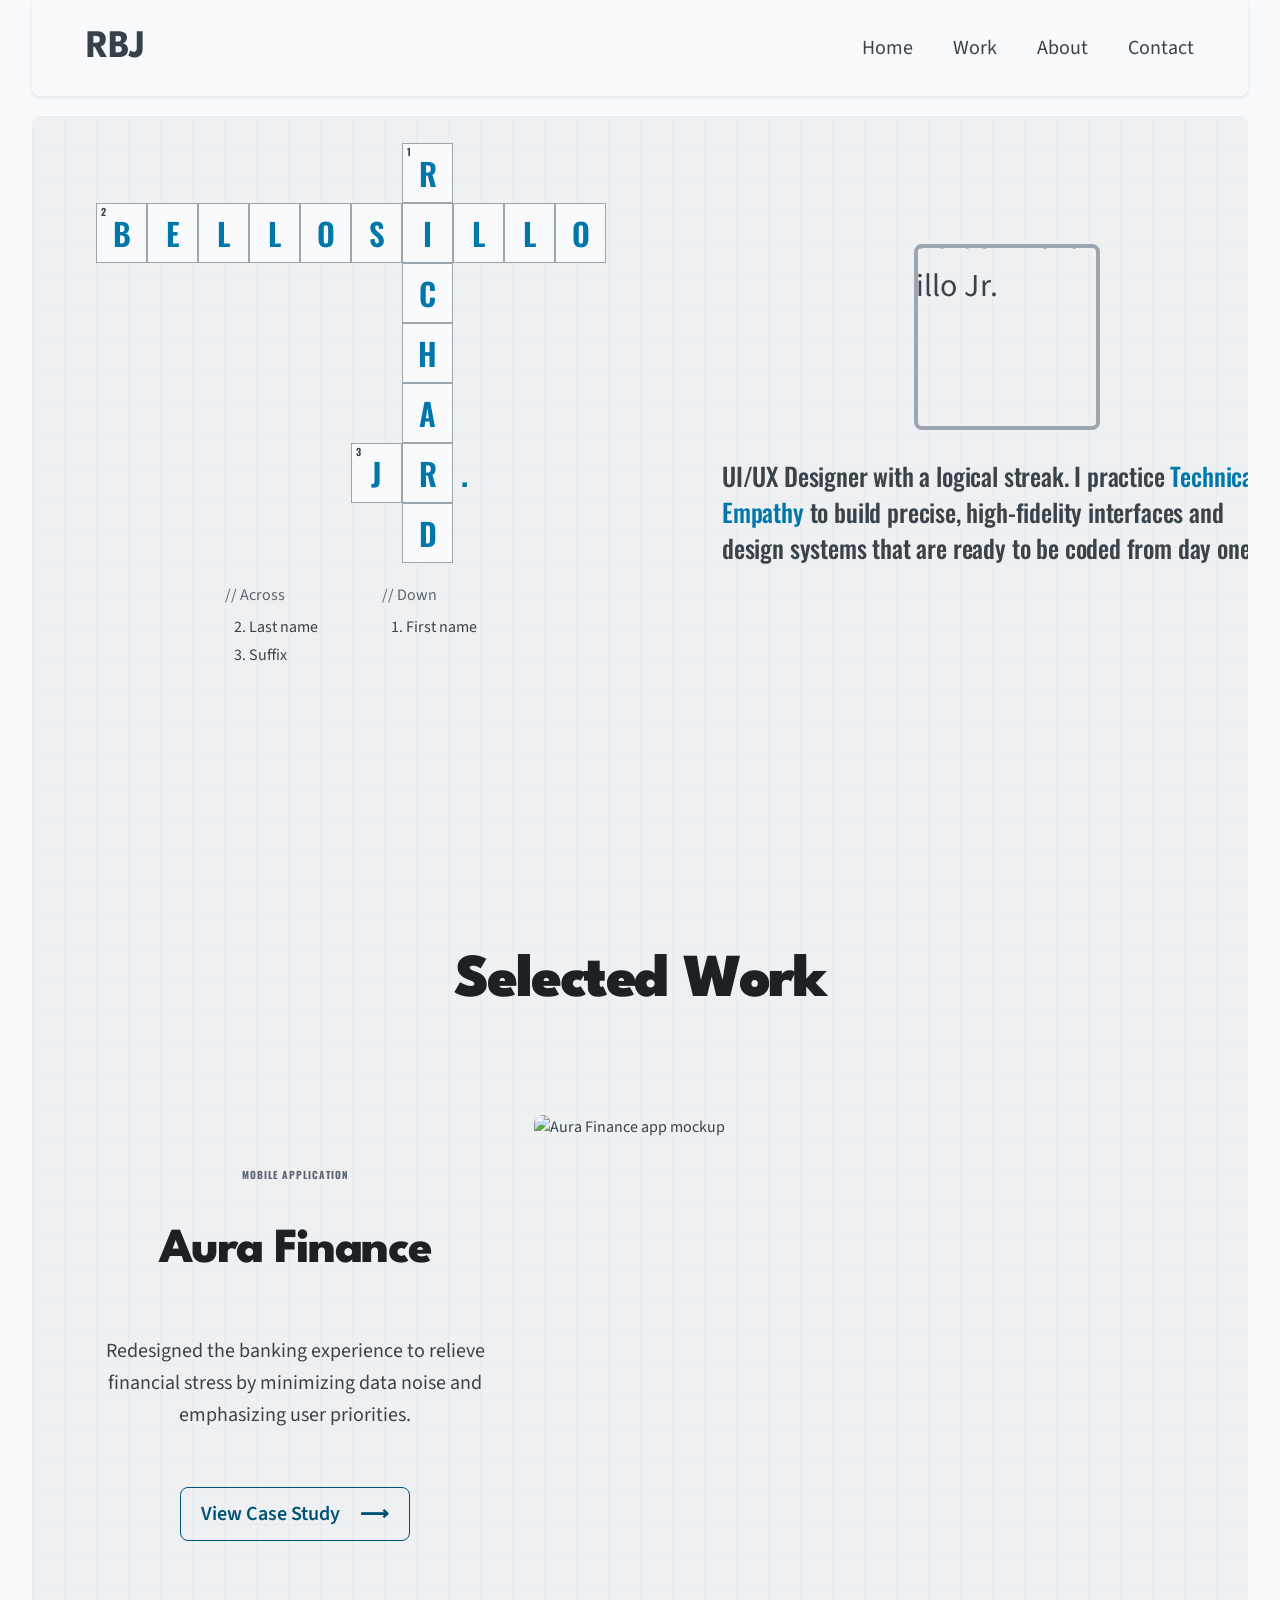
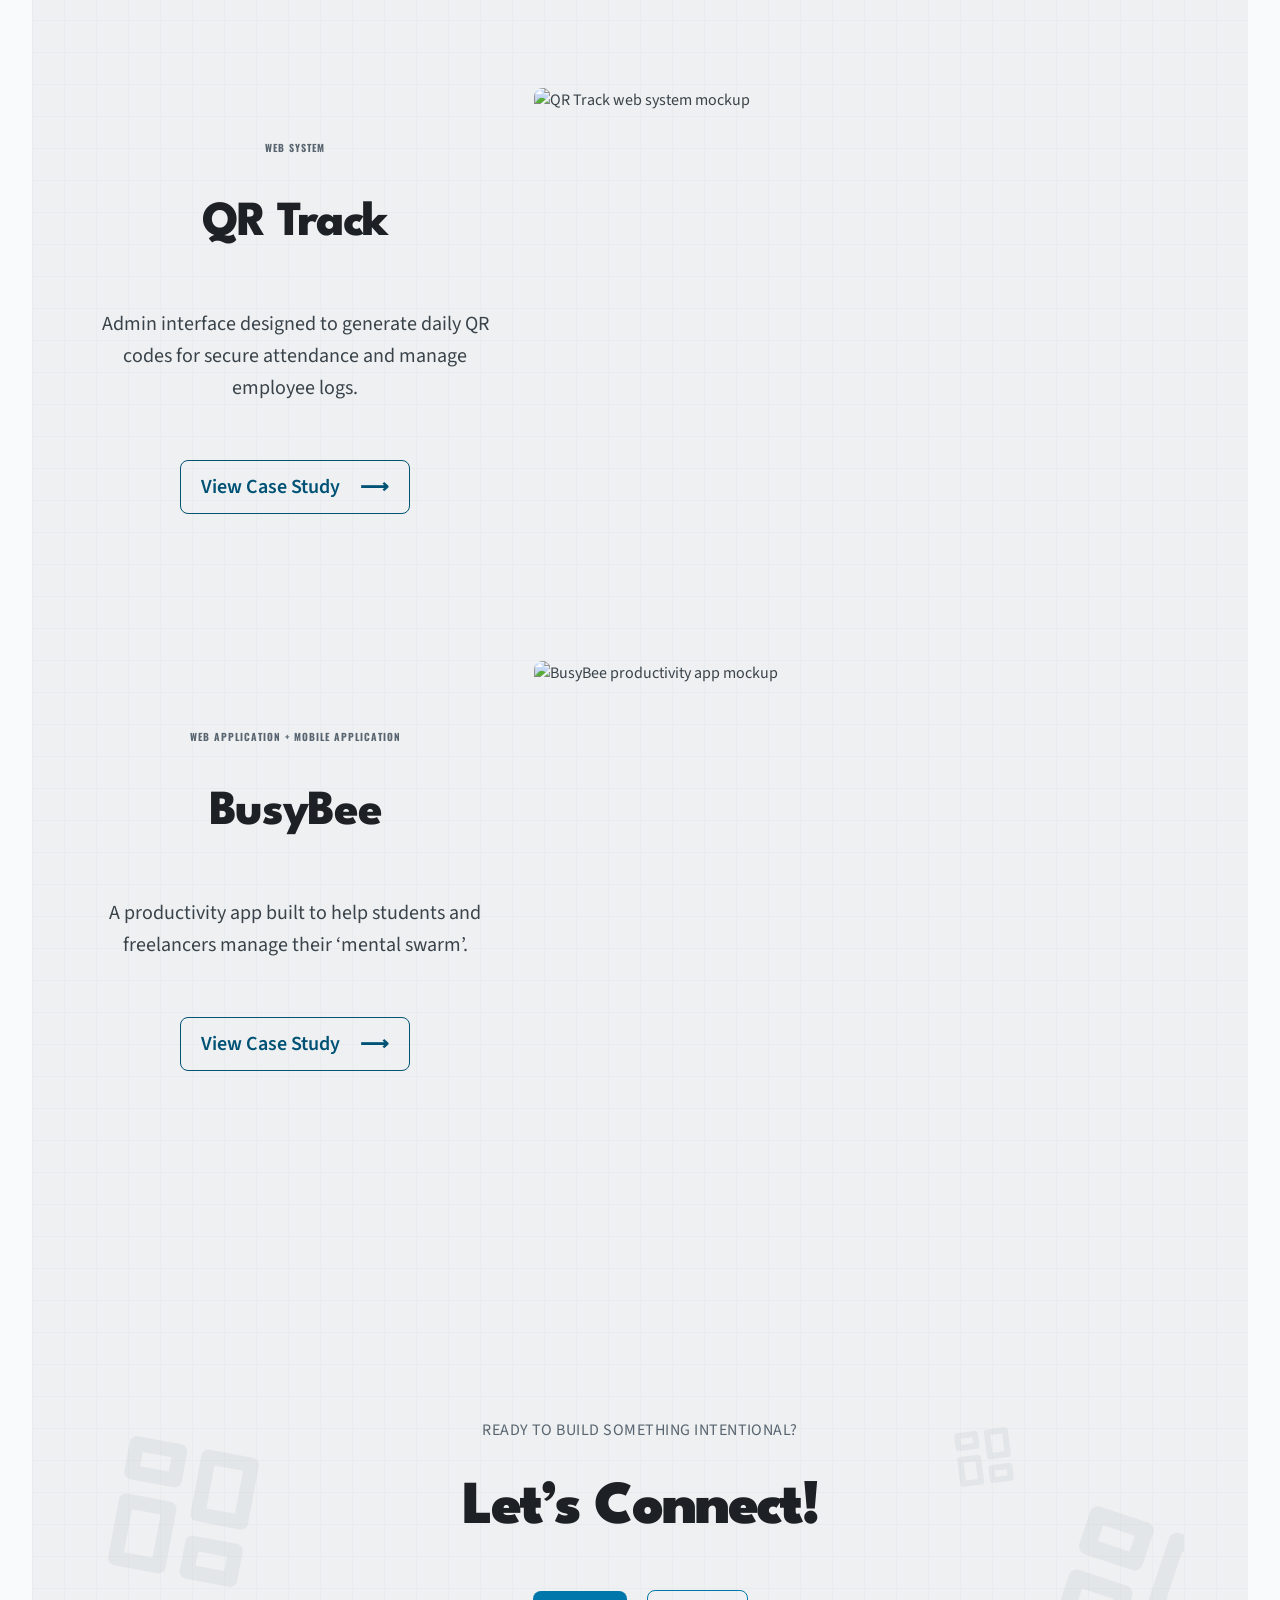
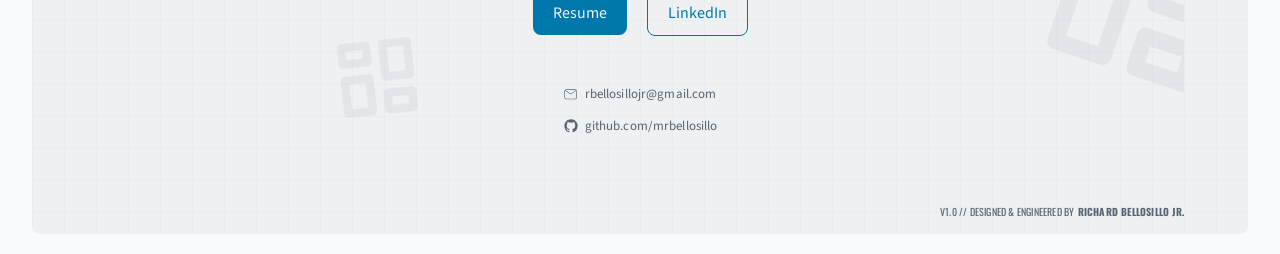
==== index.html @ 6e7cbacf "Add files via upload" ====
<!DOCTYPE html>
<html lang="en">
<head>
  <meta charset="UTF-8" />
  <meta name="viewport" content="width=device-width, initial-scale=1.0" />
  <meta name="description" content="Richard Bellosillo Jr. — UI/UX Designer with a logical streak. Building precise, high-fidelity interfaces and design systems." />
  <title>Richard Bellosillo Jr.</title>

  <!-- Google Fonts -->
  <link rel="preconnect" href="https://fonts.googleapis.com" />
  <link rel="preconnect" href="https://fonts.gstatic.com" crossorigin />
  <link href="https://fonts.googleapis.com/css2?family=League+Spartan:wght@700;800;900&family=Oswald:wght@400;500;600;700&family=Source+Sans+Pro:ital,wght@0,400;0,600;1,400&display=swap" rel="stylesheet" />

  <!-- Stylesheets -->
  <link rel="stylesheet" href="styleguide.css" />
  <link rel="stylesheet" href="styles.css" />
</head>
<body class="home-page">

  <div class="page-wrapper">

    <!-- ================================================
         HEADER
         ================================================ -->
    <header class="site-header">
      <div class="header-inner">
        <a href="#" class="logo">RBJ</a>

        <nav class="nav-menus" id="nav-menus" aria-label="Main navigation">
          <a href="#hero" class="nav-link">Home</a>
          <a href="#work" class="nav-link">Work</a>
          <a href="about.html" class="nav-link">About</a>
          <a href="#contact" class="nav-link">Contact</a>
        </nav>

        <button class="nav-toggle" id="nav-toggle" aria-label="Toggle navigation" aria-expanded="false" aria-controls="nav-menus">
          <span></span>
          <span></span>
          <span></span>
        </button>
      </div>
    </header>

    <!-- ================================================
         MAIN CONTENT BLOCK
         ================================================ -->
    <main class="main-content">
      <div class="content-inner">

        <!-- ============================================
             HERO SECTION
             ============================================ -->
        <section class="hero-section" id="hero" aria-label="Introduction">

          <!-- Crossword Name Block -->
          <div class="name-block">
            <div class="crossword-name" role="img" aria-label="Crossword spelling Richard Bellosillo Jr.">

              <!-- =============================================
                   CROSSWORD LAYOUT
                   Grid: 10 cols x 7 rows, each cell = 51x60px
                   Total: 510px wide x 420px tall

                   RICHARD — Down, column 6 (0-indexed = 306px from left)
                   BELLOSILLO — Across, row 1 (60px from top)
                     BELLOS: cols 0-5 (0-510px)
                     I:      col 6  (shared with RICHARD)
                     LLO:    cols 7-9 (357-510px)
                   JR. — Across, row 5 (300px from top)
                     J: col 5  (255px)
                     R: col 6  (shared with RICHARD)
                     .: col ~7 (365px, floating text)
                   ============================================= -->

              <!-- RICHARD — Down, col 6 -->
              <div class="xw-cell" style="left:306px; top:0px;">
                <span class="xw-num">1</span>
                <span class="xw-letter">R</span>
              </div>
              <div class="xw-cell" style="left:306px; top:60px;">
                <span class="xw-letter">I</span>
              </div>
              <div class="xw-cell" style="left:306px; top:120px;">
                <span class="xw-letter">C</span>
              </div>
              <div class="xw-cell" style="left:306px; top:180px;">
                <span class="xw-letter">H</span>
              </div>
              <div class="xw-cell" style="left:306px; top:240px;">
                <span class="xw-letter">A</span>
              </div>
              <div class="xw-cell" style="left:306px; top:300px;">
                <span class="xw-letter">R</span>
              </div>
              <div class="xw-cell" style="left:306px; top:360px;">
                <span class="xw-letter">D</span>
              </div>

              <!-- BELLOS — Across, row 1, cols 0-5 -->
              <div class="xw-cell" style="left:0px; top:60px;">
                <span class="xw-num">2</span>
                <span class="xw-letter">B</span>
              </div>
              <div class="xw-cell" style="left:51px; top:60px;">
                <span class="xw-letter">E</span>
              </div>
              <div class="xw-cell" style="left:102px; top:60px;">
                <span class="xw-letter">L</span>
              </div>
              <div class="xw-cell" style="left:153px; top:60px;">
                <span class="xw-letter">L</span>
              </div>
              <div class="xw-cell" style="left:204px; top:60px;">
                <span class="xw-letter">O</span>
              </div>
              <div class="xw-cell" style="left:255px; top:60px;">
                <span class="xw-letter">S</span>
              </div>

              <!-- LLO continues — Across, row 1, cols 7-9 -->
              <div class="xw-cell" style="left:357px; top:60px;">
                <span class="xw-letter">L</span>
              </div>
              <div class="xw-cell" style="left:408px; top:60px;">
                <span class="xw-letter">L</span>
              </div>
              <div class="xw-cell" style="left:459px; top:60px;">
                <span class="xw-letter">O</span>
              </div>

              <!-- J — Across, row 5, col 5 -->
              <div class="xw-cell" style="left:255px; top:300px;">
                <span class="xw-num">3</span>
                <span class="xw-letter">J</span>
              </div>

              <!-- Period after JR (floating text, no border) -->
              <span class="xw-period">.</span>

            </div><!-- /.crossword-name -->

            <!-- Crossword Hints -->
            <div class="hint">
              <div class="hint-group">
                <p class="hint-label">// Across</p>
                <ol class="hint-list" start="2">
                  <li>Last name</li>
                  <li>Suffix</li>
                </ol>
              </div>
              <div class="hint-group">
                <p class="hint-label">// Down</p>
                <ol class="hint-list" start="1">
                  <li>First name</li>
                </ol>
              </div>
            </div>

          </div><!-- /.name-block -->

          <!-- Introduction Block -->
          <div class="intro-block">
            <div class="photo-frame">
              <img
                src="minimalist portfolio/warm.jpg"
                alt="Portrait of Richard Bellosillo Jr."
                loading="eager"
              />
            </div>
            <p class="bio-text">
              UI/UX Designer with a logical streak. I practice
              <span class="accent">Technical Empathy</span>
              to build precise, high-fidelity interfaces and design systems that are ready to be coded from day one.
            </p>
          </div>

        </section><!-- /.hero-section -->

        <!-- ============================================
             SELECTED WORK SECTION
             ============================================ -->
        <section class="selected-work-section" id="work" aria-label="Selected Work">
          <h2 class="section-title">Selected Work</h2>

          <div class="case-studies-list">

            <!-- Case Study 1: Aura Finance -->
            <article class="case-study" aria-label="Aura Finance case study">
              <div class="case-study-info">
                <div class="case-study-meta">
                  <p class="case-study-type">Mobile Application</p>
                  <h3 class="case-study-title">Aura Finance</h3>
                </div>
                <p class="case-study-desc">
                  Redesigned the banking experience to relieve financial stress by minimizing data noise and emphasizing user priorities.
                </p>
                <a href="aura-finance.html" class="cta-btn">View Case Study &nbsp;&nbsp;&nbsp;&nbsp;&#10230;</a>
              </div>
              <div class="mockup-preview">
                <img
                  src="minimalist portfolio/aura preview.png"
                  alt="Aura Finance app mockup"
                  loading="lazy"
                />
              </div>
            </article>

            <!-- Case Study 2: QR Track -->
            <article class="case-study" aria-label="QR Track case study">
              <div class="case-study-info">
                <div class="case-study-meta">
                  <p class="case-study-type">Web System</p>
                  <h3 class="case-study-title">QR Track</h3>
                </div>
                <p class="case-study-desc">
                  Admin interface designed to generate daily QR codes for secure attendance and manage employee logs.
                </p>
                <a href="qr-track.html" class="cta-btn">View Case Study &nbsp;&nbsp;&nbsp;&nbsp;&#10230;</a>
              </div>
              <div class="mockup-preview">
                <img
                  src="minimalist portfolio/qr track preview.png"
                  alt="QR Track web system mockup"
                  loading="lazy"
                />
              </div>
            </article>

            <!-- Case Study 3: BusyBee -->
            <article class="case-study" aria-label="BusyBee case study">
              <div class="case-study-info">
                <div class="case-study-meta">
                  <p class="case-study-type">Web Application + Mobile Application</p>
                  <h3 class="case-study-title">BusyBee</h3>
                </div>
                <p class="case-study-desc">
                  A productivity app built to help students and freelancers manage their &lsquo;mental swarm&rsquo;.
                </p>
                <a href="busybee.html" class="cta-btn">View Case Study &nbsp;&nbsp;&nbsp;&nbsp;&#10230;</a>
              </div>
              <div class="mockup-preview">
                <img
                  src="minimalist portfolio/busybee preview.png"
                  alt="BusyBee productivity app mockup"
                  loading="lazy"
                />
              </div>
            </article>

          </div><!-- /.case-studies-list -->
        </section><!-- /.selected-work-section -->

        <footer class="site-footer" id="contact" aria-label="Contact and footer">

            <!-- Decorative QR-code SVG patterns (5% opacity) -->
            <div class="deco-svg deco-tl" aria-hidden="true">
                <svg viewBox="0 0 174.834 174.834" fill="none" xmlns="http://www.w3.org/2000/svg">
                <path d="M145.695 21.8543H101.987C97.98 21.8543 94.7019 25.1324 94.7019 29.139V87.4171C94.7019 91.4238 97.98 94.7019 101.987 94.7019H145.695C149.702 94.7019 152.98 91.4238 152.98 87.4171V29.139C152.98 25.1324 149.702 21.8543 145.695 21.8543ZM138.41 80.1324H109.271V36.4238H138.41V80.1324ZM72.8476 21.8543H29.139C25.1324 21.8543 21.8543 25.1324 21.8543 29.139V58.2781C21.8543 62.2847 25.1324 65.5629 29.139 65.5629H72.8476C76.8542 65.5629 80.1324 62.2847 80.1324 58.2781V29.139C80.1324 25.1324 76.8542 21.8543 72.8476 21.8543ZM65.5629 50.9933H36.4238V36.4238H65.5629V50.9933ZM145.695 109.271H101.987C97.98 109.271 94.7019 112.55 94.7019 116.556V145.695C94.7019 149.702 97.98 152.98 101.987 152.98H145.695C149.702 152.98 152.98 149.702 152.98 145.695V116.556C152.98 112.55 149.702 109.271 145.695 109.271ZM138.41 138.41H109.271V123.841H138.41V138.41ZM72.8476 80.1324H29.139C25.1324 80.1324 21.8543 83.4105 21.8543 87.4171V145.695C21.8543 149.702 25.1324 152.98 29.139 152.98H72.8476C76.8542 152.98 80.1324 149.702 80.1324 145.695V87.4171C80.1324 83.4105 76.8542 80.1324 72.8476 80.1324ZM65.5629 138.41H36.4238V94.7019H65.5629V138.41Z" fill="var(--brandprimary)" />
                </svg>
            </div>

            <div class="deco-svg deco-ml" aria-hidden="true">
                <svg viewBox="0 0 99.0884 99.0884" fill="none" xmlns="http://www.w3.org/2000/svg">
                <path d="M82.5736 12.386H57.8015C55.5308 12.386 53.6729 14.244 53.6729 16.5147V49.5442C53.6729 51.815 55.5308 53.6729 57.8015 53.6729H82.5736C84.8444 53.6729 86.7023 51.815 86.7023 49.5442V16.5147C86.7023 14.244 84.8444 12.386 82.5736 12.386ZM78.445 45.4155H61.9302V20.6434H78.445V45.4155ZM41.2868 12.386H16.5147C14.244 12.386 12.386 14.244 12.386 16.5147V33.0295C12.386 35.3002 14.244 37.1581 16.5147 37.1581H41.2868C43.5576 37.1581 45.4155 35.3002 45.4155 33.0295V16.5147C45.4155 14.244 43.5576 12.386 41.2868 12.386ZM37.1581 28.9008H20.6434V20.6434H37.1581V28.9008ZM82.5736 61.9302H57.8015C55.5308 61.9302 53.6729 63.7881 53.6729 66.0589V82.5736C53.6729 84.8444 55.5308 86.7023 57.8015 86.7023H82.5736C84.8444 86.7023 86.7023 84.8444 86.7023 82.5736V66.0589C86.7023 63.7881 84.8444 61.9302 82.5736 61.9302ZM78.445 78.445H61.9302V70.1876H78.445V78.445ZM41.2868 45.4155H16.5147C14.244 45.4155 12.386 47.2734 12.386 49.5442V82.5736C12.386 84.8444 14.244 86.7023 16.5147 86.7023H41.2868C43.5576 86.7023 45.4155 84.8444 45.4155 82.5736V49.5442C45.4155 47.2734 43.5576 45.4155 41.2868 45.4155ZM37.1581 78.445H20.6434V53.6729H37.1581V78.445Z" fill="var(--brandprimary)" />
                </svg>
            </div>

            <div class="deco-svg deco-tr" aria-hidden="true">
                <svg viewBox="0 0 200 200" fill="none" xmlns="http://www.w3.org/2000/svg">
                <path d="M166.667 25H116.667C112.083 25 108.333 28.75 108.333 33.3333V100C108.333 104.583 112.083 108.333 116.667 108.333H166.667C171.25 108.333 175 104.583 175 100V33.3333C175 28.75 171.25 25 166.667 25ZM158.333 91.6667H125V41.6667H158.333V91.6667ZM83.3333 25H33.3333C28.75 25 25 28.75 25 33.3333V66.6667C25 71.25 28.75 75 33.3333 75H83.3333C87.9167 75 91.6667 71.25 91.6667 66.6667V33.3333C91.6667 28.75 87.9167 25 83.3333 25ZM75 58.3333H41.6667V41.6667H75V58.3333ZM166.667 125H116.667C112.083 125 108.333 128.75 108.333 133.333V166.667C108.333 171.25 112.083 175 116.667 175H166.667C171.25 175 175 171.25 175 166.667V133.333C175 128.75 171.25 125 166.667 125ZM158.333 158.333H125V141.667H158.333V158.333ZM83.3333 91.6667H33.3333C28.75 91.6667 25 95.4167 25 100V166.667C25 171.25 28.75 175 33.3333 175H83.3333C87.9167 175 91.6667 171.25 91.6667 166.667V100C91.6667 95.4167 87.9167 91.6667 83.3333 91.6667ZM75 158.333H41.6667V108.333H75V158.333Z" fill="var(--brandprimary)" />
                </svg>
            </div>

            <div class="deco-svg deco-mr" aria-hidden="true">
                <svg viewBox="0 0 71.5148 71.5148" fill="none" xmlns="http://www.w3.org/2000/svg">
                <path d="M59.5957 8.93935H41.717C40.0781 8.93935 38.7372 10.2803 38.7372 11.9191V35.7574C38.7372 37.3963 40.0781 38.7372 41.717 38.7372H59.5957C61.2345 38.7372 62.5754 37.3963 62.5754 35.7574V11.9191C62.5754 10.2803 61.2345 8.93935 59.5957 8.93935ZM56.6159 32.7776H44.6967V14.8989H56.6159V32.7776ZM29.7978 8.93935H11.9191C10.2803 8.93935 8.93935 10.2803 8.93935 11.9191V23.8383C8.93935 25.4771 10.2803 26.818 11.9191 26.818H29.7978C31.4367 26.818 32.7776 25.4771 32.7776 23.8383V11.9191C32.7776 10.2803 31.4367 8.93935 29.7978 8.93935ZM26.818 20.8585H14.8989V14.8989H26.818V20.8585ZM59.5957 44.6967H41.717C40.0781 44.6967 38.7372 46.0376 38.7372 47.6765V59.5957C38.7372 61.2345 40.0781 62.5754 41.717 62.5754H59.5957C61.2345 62.5754 62.5754 61.2345 62.5754 59.5957V47.6765C62.5754 46.0376 61.2345 44.6967 59.5957 44.6967ZM56.6159 56.6159H44.6967V50.6563H56.6159V56.6159ZM29.7978 32.7776H11.9191C10.2803 32.7776 8.93935 34.1185 8.93935 35.7574V59.5957C8.93935 61.2345 10.2803 62.5754 11.9191 62.5754H29.7978C31.4367 62.5754 32.7776 61.2345 32.7776 59.5957V35.7574C32.7776 34.1185 31.4367 32.7776 29.7978 32.7776ZM26.818 56.6159H14.8989V38.7372H26.818V56.6159Z" fill="var(--brandprimary)" />
                </svg>
            </div>

            <!-- Footer Content -->
            <div class="footer-inner">

                <div class="footer-headline-group">
                <p class="footer-eyebrow">READY TO BUILD SOMETHING INTENTIONAL?</p>
                <h2 class="footer-headline">Let&rsquo;s Connect!</h2>
                </div>

                <div class="footer-ctas">
                <a href="#" class="btn-filled">Resume</a>
                <a href="https://www.linkedin.com/in/mrbellosillo/" class="btn-outline-sm" target="_blank" rel="noopener noreferrer">LinkedIn</a>
                </div>

                <div class="other-socials">
                <!-- Email -->
                <div class="social-row">
                    <svg viewBox="0 0 16 16" fill="none" xmlns="http://www.w3.org/2000/svg" aria-hidden="true">
                    <path d="M3.33333 3.33333H12C12.5304 3.33333 13.0391 3.54405 13.4142 3.91912C13.7893 4.29419 14 4.8029 14 5.33333V11.3333C14 11.8638 13.7893 12.3725 13.4142 12.7475C13.0391 13.1226 12.5304 13.3333 12 13.3333H3.33333C2.8029 13.3333 2.29419 13.1226 1.91912 12.7475C1.54405 12.3725 1.33333 11.8638 1.33333 11.3333V5.33333C1.33333 4.8029 1.54405 4.29419 1.91912 3.91912C2.29419 3.54405 2.8029 3.33333 3.33333 3.33333ZM3.33333 4C3 4 2.70667 4.11333 2.48 4.31333L7.66667 7.66667L12.8533 4.31333C12.6267 4.11333 12.3333 4 12 4H3.33333ZM7.66667 8.47333L2.08667 4.85333C2.03333 5 2 5.16667 2 5.33333V11.3333C2 11.687 2.14048 12.0261 2.39052 12.2761C2.64057 12.5262 2.97971 12.6667 3.33333 12.6667H12C12.3536 12.6667 12.6928 12.5262 12.9428 12.2761C13.1929 12.0261 13.3333 11.687 13.3333 11.3333V5.33333C13.3333 5.16667 13.3 5 13.2467 4.85333L7.66667 8.47333Z" fill="var(--neutral-40)" />
                    </svg>
                    <a href="https://mail.google.com/mail/?view=cm&fs=1&to=rbellosillojr@gmail.com" target="_blank" rel="noopener noreferrer">rbellosillojr@gmail.com</a>
                </div>
                <!-- GitHub -->
                <div class="social-row">
                    <svg viewBox="0 0 16 16" fill="none" xmlns="http://www.w3.org/2000/svg" aria-hidden="true">
                    <path d="M8 1.33333C7.12452 1.33333 6.25761 1.50577 5.44878 1.8408C4.63994 2.17583 3.90501 2.6669 3.28595 3.28595C2.03571 4.5362 1.33333 6.23189 1.33333 8C1.33333 10.9467 3.24667 13.4467 5.89333 14.3333C6.22667 14.3867 6.33333 14.18 6.33333 14V12.8733C4.48667 13.2733 4.09333 11.98 4.09333 11.98C3.78667 11.2067 3.35333 11 3.35333 11C2.74667 10.5867 3.4 10.6 3.4 10.6C4.06667 10.6467 4.42 11.2867 4.42 11.2867C5 12.3 5.98 12 6.36 11.84C6.42 11.4067 6.59333 11.1133 6.78 10.9467C5.3 10.78 3.74667 10.2067 3.74667 7.66667C3.74667 6.92667 4 6.33333 4.43333 5.86C4.36667 5.69333 4.13333 5 4.5 4.1C4.5 4.1 5.06 3.92 6.33333 4.78C6.86 4.63333 7.43333 4.56 8 4.56C8.56667 4.56 9.14 4.63333 9.66667 4.78C10.94 3.92 11.5 4.1 11.5 4.1C11.8667 5 11.6333 5.69333 11.5667 5.86C12 6.33333 12.2533 6.92667 12.2533 7.66667C12.2533 10.2133 10.6933 10.7733 9.20667 10.94C9.44667 11.1467 9.66667 11.5533 9.66667 12.1733V14C9.66667 14.18 9.77333 14.3933 10.1133 14.3333C12.76 13.44 14.6667 10.9467 14.6667 8C14.6667 7.12452 14.4942 6.25761 14.1592 5.44878C13.8242 4.63994 13.3331 3.90501 12.714 3.28595C12.095 2.6669 11.3601 2.17583 10.5512 1.8408C9.74239 1.50577 8.87548 1.33333 8 1.33333Z" fill="var(--neutral-40)" />
                    </svg>
                    <a href="https://github.com/mrbellosillo" target="_blank" rel="noopener noreferrer">github.com/mrbellosillo</a>
                </div>
                </div>

                <p class="footer-credit">
                    <span class="credit-unbold">V1.0 // Designed &amp; Engineered by</span> Richard Bellosillo Jr.
                </p>

            </div><!-- /.footer-inner -->
        </footer><!-- /.site-footer -->

      </div><!-- /.content-inner -->
    </main><!-- /.main-content -->

    <!-- ================================================
         FOOTER
         ================================================ -->
    
    <!-- Back to Top FAB -->
    <button id="back-to-top" class="fab-back-to-top" aria-label="Back to top" title="Back to top">
    <svg xmlns="http://www.w3.org/2000/svg" width="24" height="24" viewBox="0 0 24 24" fill="none" stroke="currentColor" stroke-width="2.5" stroke-linecap="round" stroke-linejoin="round">
        <polyline points="18 15 12 9 6 15"></polyline>
    </svg>
    </button>
  </div><!-- /.page-wrapper -->

  <script src="script.js"></script>
</body>
</html>
---- styleguide.css ----
:root {
  --brandprimary: rgba(54, 65, 75, 1);
  --brandsecondary: rgba(222, 229, 236, 1);
  --brandaccent: rgba(0, 119, 170, 1);
  --neutral-10: rgba(29, 33, 37, 1);
  --neutral-30: rgba(58, 67, 74, 1);
  --neutral-40: rgba(88, 100, 111, 1);
  --neutral-50: rgba(118, 133, 147, 1);
  --neutral-70: rgba(155, 166, 176, 1);
  --neutral-80: rgba(192, 199, 206, 1);
  --neutral-90: rgba(229, 232, 235, 1);
  --neutralmain-bg: rgba(248, 250, 252, 1);
  --neutral-94: rgba(238, 240, 242, 1);
  --casestudyaura: rgba(16, 106, 41, 1);
  --casestudyqr-track: rgba(0, 73, 153, 1);
  --casestudybusybee: rgba(102, 74, 0, 1);
  --display-font-family: "League Spartan", Helvetica;
  --display-font-weight: 900;
  --display-font-size: 61px;
  --display-letter-spacing: -2.135px;
  --display-line-height: 68px;
  --display-font-style: normal;
  --h1-font-family: "League Spartan", Helvetica;
  --h1-font-weight: 800;
  --h1-font-size: 49px;
  --h1-letter-spacing: -1.3719999766349793px;
  --h1-line-height: 56px;
  --h1-font-style: normal;
  --h2-font-family: "League Spartan", Helvetica;
  --h2-font-weight: 700;
  --h2-font-size: 39px;
  --h2-letter-spacing: -0.8189999628067016px;
  --h2-line-height: 48px;
  --h2-font-style: normal;
  --h3-font-family: "Oswald", Helvetica;
  --h3-font-weight: 600;
  --h3-font-size: 31px;
  --h3-letter-spacing: -0.43399999260902405px;
  --h3-line-height: 44px;
  --h3-font-style: normal;
  --h4-font-family: "Oswald", Helvetica;
  --h4-font-weight: 500;
  --h4-font-size: 25px;
  --h4-letter-spacing: -0.17499999701976776px;
  --h4-line-height: 36px;
  --h4-font-style: normal;
  --body-large-font-family: "Source Sans Pro", Helvetica;
  --body-large-font-weight: 400;
  --body-large-font-size: 20px;
  --body-large-letter-spacing: 0px;
  --body-large-line-height: 32px;
  --body-large-font-style: normal;
  --body-main-font-family: "Source Sans Pro", Helvetica;
  --body-main-font-weight: 400;
  --body-main-font-size: 16px;
  --body-main-letter-spacing: 0px;
  --body-main-line-height: 24px;
  --body-main-font-style: normal;
  --small-font-family: "Source Sans Pro", Helvetica;
  --small-font-weight: 600;
  --small-font-size: 13px;
  --small-letter-spacing: 0.13px;
  --small-line-height: 20px;
  --small-font-style: normal;
  --micro-font-family: "Oswald", Helvetica;
  --micro-font-weight: 700;
  --micro-font-size: 10px;
  --micro-letter-spacing: 0.2px;
  --micro-line-height: 16px;
  --micro-font-style: normal;
  --body-large-semibold-font-family: "Source Sans Pro", Helvetica;
  --body-large-semibold-font-weight: 600;
  --body-large-semibold-font-size: 20px;
  --body-large-semibold-letter-spacing: 0px;
  --body-large-semibold-line-height: 32px;
  --body-large-semibold-font-style: normal;
}
---- styles.css ----
/* =====================================================
   BASE RESET & GLOBAL
   ===================================================== */
*, *::before, *::after {
  box-sizing: border-box;
  margin: 0;
  padding: 0;
}

html {
  scroll-behavior: smooth;
}

body {
  background-color: var(--neutralmain-bg);
  font-family: var(--body-main-font-family);
  font-size: var(--body-main-font-size);
  font-weight: var(--body-main-font-weight);
  line-height: var(--body-main-line-height);
  color: var(--neutral-30);
  -webkit-font-smoothing: antialiased;
  -moz-osx-font-smoothing: grayscale;
}

a {
  color: inherit;
  text-decoration: none;
}

img {
  display: block;
  max-width: 100%;
}

ol, ul {
  list-style-position: outside;
  padding-left: 1.5rem;
}

/* =====================================================
   PAGE WRAPPER
   ===================================================== */
.page-wrapper {
  max-width: 1440px;
  margin: 0 auto;
  padding: 0px 32px 20px;
  background-color: var(--neutralmain-bg);
  min-height: 100vh;
  display: flex;
  flex-direction: column;
}

/* =====================================================
   HEADER
   ===================================================== */
.site-header {
  background-color: var(--neutralmain-bg);
  border-radius: 0 0 8px 8px;
  box-shadow: 0 2px 4px 0 var(--neutral-90);
  height: 96px;
  position: sticky;
  top: 0;
  z-index: 9999;
  display: flex;
  align-items: center;

  transition: transform 0.9s cubic-bezier(0.16, 1, 0.3, 1), background-color 0.3s ease;
  will-change: transform;
}

/* Class applied when scrolling down */
.site-header.header-hidden {
  transform: translateY(-100%); /* Slides completely out of view */
}

.home-page .site-header.header-hidden {
  transform: translateY(-60%);
}

.about-page .site-header.header-hidden {
  transform: translateY(-60%);
}

.header-inner {
  width: 100%;
  max-width: 1366px;
  margin: 0 auto;
  padding: 0 54px;
  display: flex;
  align-items: center;
  justify-content: space-between;
}

.logo {
  font-family: var(--h2-font-family);
  font-weight: 700;
  font-size: var(--h2-font-size);
  letter-spacing: var(--h2-letter-spacing);
  line-height: var(--h2-line-height);
  color: var(--brandprimary);
  text-decoration: none;
  white-space: nowrap;
}

.nav-menus {
  display: flex;
  align-items: center;
  gap: 40px;
}

.nav-link {
  font-family: var(--body-large-font-family);
  font-size: var(--body-large-font-size);
  font-weight: var(--body-large-font-weight);
  line-height: 32px;
  color: var(--neutral-30);
  text-decoration: none;
  transition: color 0.2s ease;
}

.nav-link {
  position: relative;
}
.nav-link::after {
  content: '';
  position: absolute;
  bottom: -4px;
  left: 0;
  width: 100%;
  height: 2px;
  transform: scaleX(0);
  transition: transform 0.3s ease;
}

.home-page .nav-link::after {
  background-color: var(--brandaccent);
}

.aura-finance-page .nav-link::after {
  background-color: var(--casestudyaura); /* Aura Green */
}

.qr-track-page .nav-link::after {
  background-color: var(--casestudyqr-track); /* QR Track Blue */
}

.busybee-page .nav-link::after {
  background-color: var(--casestudybusybee); /* Busy Bee Brown */
}

.nav-link:hover::after,
.nav-link.nav-active::after {
  transform: scaleX(1);
}

.nav-link:hover {
  color: var(--brandaccent);
}

.aura-finance-page .nav-link:hover {
  color: var(--casestudyaura); /* Aura Green */
}

.qr-track-page .nav-link:hover {
  color: var(--casestudyqr-track); /* QR Track Blue */
}

.busybee-page .nav-link:hover {
  color: var(--casestudybusybee); /* Busy Bee Brown */
}

.nav-toggle {
  display: none;
  flex-direction: column;
  gap: 5px;
  background: none;
  border: none;
  cursor: pointer;
  padding: 4px;
}

.nav-toggle span {
  display: block;
  width: 24px;
  height: 2px;
  background-color: var(--neutral-30);
  border-radius: 2px;
  transition: transform 0.3s ease, opacity 0.3s ease;
}

/* =====================================================
   MAIN CONTENT BLOCK
   ===================================================== */
.main-content {
  background-color: var(--neutral-94);
  border-radius: 8px;
  overflow: hidden;
  padding: 27px 64px 14px;
  margin-top: 20px;
  position: relative;
  z-index: 1;
}

.main-content-about {
  background-color: var(--neutral-94);
  border-radius: 8px;
  overflow: hidden;
  padding: 78px 64px 14px;
  margin-top: 20px;
  position: relative;
  z-index: 1;
}

.aura-finance-page .main-content {
  background-color: #ECF2F1; /* Light green background for Aura Finance case study */
}

.qr-track-page .main-content {
  background-color: #EBF1F7; /* Light blue background for QR Track case study */
}

.busybee-page .main-content {
  background-color: #F0F1EF; /* Light warm background for Busy Bee case study */
}

.main-content::before {
  content: "";
  position: absolute;
  top: 0;
  left: 0;
  right: 0;
  bottom: 0;
  
  /* Creates a 1px border grid using linear gradients */
  background-image: 
    linear-gradient(to right, var(--brandsecondary) 1px, transparent 1px),
    linear-gradient(to bottom, var(--brandsecondary) 1px, transparent 1px);
  
  background-size: 32px 32px; /* Matches your 32x32 rectangle size */
  opacity: 0.35;               /* Matches your 35% opacity setting */
  z-index: -1;
  pointer-events: none;
}

.content-inner {
  max-width: 1248px;
  margin: 0 auto;
  display: flex;
  flex-direction: column;
  gap: 280px;
}

.content-inner-about {
  max-width: 1248px;
  margin: 0 auto;
  display: flex;
  flex-direction: column;
  gap: 240px;
}

.content-inner-casestudy {
  max-width: 1256px;
  margin: 0 auto;
  display: flex;
  flex-direction: column;
  gap: 120px;
}

/* =====================================================
   HERO SECTION
   ===================================================== */
.hero-section {
  display: flex;
  align-items: center;
  gap: 116px;
}

/* --- Name / Crossword --- */
.name-block {
  display: flex;
  flex-direction: column;
  align-items: center;
  gap: 20px;
  width: 510px;
  flex-shrink: 0;
}

.crossword-name {
  position: relative;
  width: 510px;
  height: 420px;
}

.xw-cell {
  position: absolute;
  width: 51px;
  height: 60px;
  background-color: var(--neutralmain-bg);
  border: 1px solid var(--neutral-70);
  display: flex;
  align-items: center;
  justify-content: center;
}

.cell {
  position: absolute;
  width: 88px;
  height: 88px;
  background-color: var(--neutralmain-bg);
  border: 1px solid var(--neutral-70);
  display: flex;
  align-items: center;
  justify-content: center; 
}

.xw-letter {
  font-family: var(--h3-font-family);
  font-weight: var(--h3-font-weight);
  font-size: var(--h3-font-size);
  letter-spacing: var(--h3-letter-spacing);
  line-height: var(--h3-line-height);
  color: var(--brandaccent);
  white-space: nowrap;
}

.letter {
  font-family: var(--display-font-family);
  font-weight: var(--display-font-weight);
  font-size: var(--display-font-size);
  letter-spacing: var(--display-letter-spacing);
  line-height: var(--display-line-height);
  color: var(--brandaccent);
  white-space: nowrap;  
}

/* Initial state: Hidden */
.xw-letter {
  opacity: 0;
  transform: scale(0.3);
  transition: opacity 0.4s ease, transform 0.4s cubic-bezier(0.175, 0.885, 0.32, 1.275);
}

.letter {
  opacity: 0;
  transform: scale(0.3);
  transition: opacity 0.4s ease, transform 0.4s cubic-bezier(0.175, 0.885, 0.32, 1.275);
}

/* Reveal state: Triggered by the parent class 'is-visible' */
.xw-cell.is-visible .xw-letter {
  opacity: 1;
  transform: scale(1);
}

.cell.is-visible .letter {
  opacity: 1;
  transform: scale(1);
}

.xw-num {
  position: absolute;
  top: 0;
  left: 4px;
  font-family: var(--micro-font-family);
  font-weight: var(--micro-font-weight);
  font-size: var(--micro-font-size);
  letter-spacing: var(--micro-letter-spacing);
  line-height: var(--micro-line-height);
  color: var(--neutral-30);
  text-transform: uppercase;
}

.xw-period {
  position: absolute;
  font-family: var(--h3-font-family);
  font-weight: var(--h3-font-weight);
  font-size: var(--h3-font-size);
  letter-spacing: var(--h3-letter-spacing);
  color: var(--brandaccent);
  line-height: var(--h3-line-height);
  left: 365px;
  top: 308px;
}

/* --- Crossword Hints --- */
.hint {
  display: flex;
  gap: 64px;
  align-items: flex-start;
}

.hint-group {
  display: flex;
  flex-direction: column;
  gap: 8px;
}

.hint-label {
  font-family: var(--body-main-font-family);
  font-size: var(--body-main-font-size);
  font-weight: var(--body-main-font-weight);
  line-height: var(--body-main-line-height);
  color: var(--neutral-40);
  white-space: nowrap;
}

.hint-list {
  font-family: var(--body-main-font-family);
  font-size: var(--body-main-font-size);
  font-weight: var(--body-main-font-weight);
  line-height: var(--body-main-line-height);
  color: var(--neutral-30);
  display: flex;
  flex-direction: column;
  gap: 4px;
}

/* --- Introduction / Bio --- */
.intro-block {
  display: flex;
  flex-direction: column;
  align-items: center;
  gap: 28px;
  width: 569px;
  flex-shrink: 0;
}

.photo-frame {
  width: 186px;
  height: 186px;
  border-radius: 8px;
  overflow: hidden;
  border: 4px solid var(--neutral-70);
  position: relative;
  flex-shrink: 0;
  pointer-events: auto; 
  transition: transform 0.4s cubic-bezier(0.175, 0.885, 0.32, 1.275), box-shadow 0.4s ease;
}

.photo-frame:hover {
  /* Slant it slightly to the right (2 degrees). 
     Change to -2deg if you prefer a left slant! */
  transform: rotate(4deg);
  
  /* Add a slight "lift" shadow to make the tilt feel 3D */
  box-shadow: 0 10px 20px rgba(0, 0, 0, 0.1);
}

.photo-frame img {
  width: 250%;
  height: auto;
  position: absolute;
  object-fit: cover;
  transform: scale(2);
  top: -10px;
  right: -5px;
}

.bio-text {
  font-family: var(--h4-font-family);
  font-weight: var(--h4-font-weight);
  font-size: var(--h4-font-size);
  letter-spacing: var(--h4-letter-spacing);
  line-height: var(--h4-line-height);
  color: var(--neutral-30);
}

.bio-text .accent {
  color: var(--brandaccent);
}

/* =====================================================
   SELECTED WORK SECTION
   ===================================================== */
.selected-work-section {
  display: flex;
  flex-direction: column;
  align-items: center;
  gap: 100px;
}

.section-title {
  font-family: var(--display-font-family);
  font-weight: var(--display-font-weight);
  font-size: var(--display-font-size);
  letter-spacing: var(--display-letter-spacing);
  line-height: var(--display-line-height);
  color: var(--neutral-10);
  text-align: center;
  width: 100%;
}

.case-studies-list {
  display: flex;
  flex-direction: column;
  gap: 96px;
  width: 100%;
}

/* --- Individual Case Study --- */
.case-study {
  display: flex;
  align-items: center;
  justify-content: space-between;
  width: 100%;
  gap: 40px;
}

.case-study-info {
  display: flex;
  flex-direction: column;
  align-items: center;
  justify-content: center;
  gap: 56px;
  width: 398px;
  flex-shrink: 0;
  text-align: center;
}

.case-study-meta {
  display: flex;
  flex-direction: column;
  align-items: center;
  gap: 40px;
  width: 276px;
}

.case-study-type {
  font-family: var(--micro-font-family);
  font-weight: 700;
  font-size: var(--micro-font-size);
  letter-spacing: 1px;
  line-height: var(--micro-line-height);
  color: var(--neutral-40);
  text-transform: uppercase;
  text-align: center;
  width: 100%;
}

.case-study-title {
  font-family: var(--h1-font-family);
  font-weight: 800;
  font-size: var(--h1-font-size);
  letter-spacing: var(--h1-letter-spacing);
  line-height: var(--h1-line-height);
  color: var(--neutral-10);
  text-align: center;
  width: 100%;
}

.case-study-desc {
  font-family: var(--body-large-font-family);
  font-weight: var(--body-large-font-weight);
  font-size: var(--body-large-font-size);
  letter-spacing: var(--body-large-letter-spacing);
  line-height: var(--body-large-line-height);
  color: var(--neutral-30);
  text-align: center;
}

.cta-btn {
  display: inline-flex;
  align-items: center;
  justify-content: center;
  padding: 10px 20px;
  border-radius: 8px;
  border: 1px solid #005275;
  font-family: var(--body-large-semibold-font-family);
  font-weight: var(--body-large-semibold-font-weight);
  font-size: var(--body-large-semibold-font-size);
  line-height: var(--body-large-semibold-line-height);
  color: #005275;
  text-decoration: none;
  white-space: nowrap;
  transition: background-color 0.2s ease, color 0.2s ease;
  cursor: pointer;
}

.cta-btn:hover {
  background-color: #005275;
  color: var(--neutralmain-bg);
}

.mockup-preview {
  height: 477px;
  width: 718px;
  border-radius: 8px;
  overflow: hidden;
  flex-shrink: 0;
  position: relative;
}

.mockup-preview img {
  width: 100%;
  height: 100%;
  object-fit: cover;
  border-radius: 8px;
}

/* =====================================================
   FOOTER
   ===================================================== */
.site-footer {
  position: relative;
  width: 100%;
  max-width: 1248px;
  overflow: hidden;
}

.footer-inner {
  display: flex;
  flex-direction: column;
  align-items: center;
  gap: 48px;
  position: relative;
  z-index: 1;
}

.footer-headline-group {
  display: flex;
  flex-direction: column;
  align-items: center;
  gap: 32px;
  text-align: center;
  width: 100%;
}

.footer-eyebrow {
  font-family: var(--body-main-font-family);
  font-weight: var(--body-main-font-weight);
  font-size: var(--body-main-font-size);
  line-height: var(--body-main-line-height);
  color: var(--neutral-40);
  text-align: center;
  letter-spacing: 0.03em;
}

.footer-headline {
  font-family: var(--display-font-family);
  font-weight: var(--display-font-weight);
  font-size: var(--display-font-size);
  letter-spacing: var(--display-letter-spacing);
  line-height: var(--display-line-height);
  color: var(--neutral-10);
  text-align: center;
  width: 100%;
}

.footer-ctas {
  display: flex;
  align-items: center;
  gap: 20px;
}

.btn-filled {
  display: inline-flex;
  align-items: center;
  justify-content: center;
  padding: 10px 20px;
  border-radius: 8px;
  background-color: var(--brandaccent);
  font-family: var(--body-main-font-family);
  font-weight: var(--body-main-font-weight);
  font-size: var(--body-main-font-size);
  line-height: var(--body-main-line-height);
  color: var(--neutral-94);
  text-decoration: none;
  white-space: nowrap;
  transition: background-color 0.2s ease;
  cursor: pointer;
}

.aura-finance-page .btn-filled {
  background-color: var(--casestudyaura); /* Aura Green */
}

.qr-track-page .btn-filled {
  background-color: var(--casestudyqr-track); /* QR Track Blue */
}

.busybee-page .btn-filled {
  background-color: var(--casestudybusybee); /* Busy Bee Brown */
}

.btn-filled:hover {
  background-color: #005275; /* Darker blue on hover */
}

.busybee-page .btn-filled:hover {
  background-color: #422e28; /* Darker Busy Bee Brown on hover */
}

.aura-finance-page .btn-filled:hover {
  background-color: #0A8445; /* Darker Aura Green on hover */
}

.qr-track-page .btn-filled:hover {
  background-color: #003772; /* Darker QR Track Blue on hover */
}

.btn-outline-sm {
  display: inline-flex;
  align-items: center;
  justify-content: center;
  padding: 10px 20px;
  border-radius: 8px;
  border: 1px solid var(--brandaccent);
  font-family: var(--body-main-font-family);
  font-weight: var(--body-main-font-weight);
  font-size: var(--body-main-font-size);
  line-height: var(--body-main-line-height);
  color: var(--brandaccent);
  text-decoration: none;
  white-space: nowrap;
  transition: background-color 0.2s ease, color 0.2s ease;
  cursor: pointer;
}

.aura-finance-page .btn-outline-sm {
  border-color: var(--casestudyaura);
  color: var(--casestudyaura);
}

.qr-track-page .btn-outline-sm {
  border-color: var(--casestudyqr-track);
  color: var(--casestudyqr-track);
}

.busybee-page .btn-outline-sm {
  border-color: var(--casestudybusybee);
  color: var(--casestudybusybee);
}

.btn-outline-sm:hover {
  background-color: var(--brandaccent);
  color: var(--neutralmain-bg);
}

.busybee-page .btn-outline-sm:hover {
  background-color: var(--casestudybusybee);
  color: var(--neutralmain-bg);
}

.aura-finance-page .btn-outline-sm:hover {
  background-color: var(--casestudyaura);
  color: var(--neutralmain-bg);
}

.qr-track-page .btn-outline-sm:hover {
  background-color: var(--casestudyqr-track);
  color: var(--neutralmain-bg);
}

.other-socials {
  display: flex;
  flex-direction: column;
  gap: 12px;
  align-items: flex-start;
}

.social-row {
  display: flex;
  align-items: center;
  gap: 6px;
}

.social-row svg {
  width: 16px;
  height: 16px;
  flex-shrink: 0;
}

.social-row a,
.social-row span {
  font-family: var(--small-font-family);
  font-weight: 400;
  font-size: var(--small-font-size);
  letter-spacing: var(--small-letter-spacing);
  line-height: var(--small-line-height);
  color: var(--neutral-40);
  white-space: nowrap;
  text-decoration: none;
}

.social-row a:hover {
  color: var(--brandaccent);
}

.aura-finance-page .social-row a:hover {
  color: var(--casestudyaura);
}

.qr-track-page .social-row a:hover {
  color: var(--casestudyqr-track);
}

.busybee-page .social-row a:hover {
  color: var(--casestudybusybee);
}

/* Decorative QR SVGs */
.deco-svg {
  position: absolute;
  opacity: 0.05;
  pointer-events: none;
  color: var(--brandprimary);
}

.deco-svg svg {
  display: block;
}

.deco-tl {
  left: 0;
  top: 6px;
  width: 175px;
  height: 175px;
  transform: rotate(10.67deg);
}

.deco-ml {
  left: 232px;
  top: 210px;
  width: 99px;
  height: 99px;
  transform: rotate(-6.47deg);
}

.deco-tr {
  left: 944px;
  top: 81px;
  width: 200px;
  height: 200px;
  transform: rotate(18.48deg);
}

.deco-mr {
  left: 852px;
  top: 3px;
  width: 72px;
  height: 72px;
  transform: rotate(-7.34deg);
}

/* Footer version credit */
.footer-credit {
  font-family: var(--micro-font-family);
  font-weight: var(--micro-font-weight);
  font-size: var(--micro-font-size);
  letter-spacing: var(--micro-letter-spacing);
  line-height: var(--micro-line-height);
  color: var(--neutral-40);
  text-transform: uppercase;
  text-align: right;
  width: 100%;
  margin-top: 20px;
}

.footer-credit .credit-unbold {
  font-weight: 400;
}


/* =====================================================
   BACK TO TOP FAB
   ===================================================== */
.fab-back-to-top {
  position: fixed;
  bottom: 32px;
  right: 32px;
  width: 48px;
  height: 48px;
  background-color: var(--neutral-10); /* Dark/Brand color to contrast against background */
  color: var(--neutralmain-bg);
  border: none;
  border-radius: 50%;
  cursor: pointer;
  display: flex;
  align-items: center;
  justify-content: center;
  box-shadow: 0 4px 12px rgba(0, 0, 0, 0.15);
  z-index: 90;
  
  /* Hidden state by default */
  opacity: 0;
  visibility: hidden;
  transform: translateY(16px);
  transition: opacity 0.3s ease, transform 0.3s ease, visibility 0.3s, background-color 0.2s;
}

.fab-back-to-top:hover {
  background-color: #005275; /* Smooth hover state */
  transform: translateY(-2px);
}

.aura-finance-page .fab-back-to-top:hover {
  background-color: #0A8445; /* Darker Aura Green on hover */
}

.qr-track-page .fab-back-to-top:hover {
  background-color: #003772; /* Darker QR Track Blue on hover */
}

.busybee-page .fab-back-to-top:hover {
  background-color: #422e28; /* Darker Busy Bee Brown on hover */
}

/* Class applied when scrolling past a certain threshold */
.fab-back-to-top.fab-visible {
  opacity: 1;
  visibility: visible;
  transform: translateY(0);
}

/* Responsive adjust for mobile */
@media (max-width: 768px) {
  .fab-back-to-top {
    bottom: 24px;
    right: 24px;
    width: 44px;
    height: 44px;
  }
}

/* =====================================================
   RESPONSIVE — TABLET (≤1200px)
   ===================================================== */
@media (max-width: 1200px) {
  .hero-section {
    gap: 60px;
    flex-wrap: wrap;
    justify-content: center;
  }

  .name-block {
    width: 100%;
    align-items: center;
  }

  .crossword-name {
    transform: scale(0.85);
    transform-origin: top center;
    margin-bottom: -60px;
  }

  .intro-block {
    width: 100%;
    max-width: 560px;
  }

  .case-study {
    flex-wrap: wrap;
    justify-content: center;
    gap: 40px;
  }

  .case-study-info {
    width: 100%;
    max-width: 520px;
  }

  .mockup-preview {
    width: 100%;
    max-width: 720px;
    height: 380px;
  }
}

/* =====================================================
   RESPONSIVE — MOBILE (≤768px)
   ===================================================== */
@media (max-width: 768px) {
  .page-wrapper {
    padding: 0px 16px 40px;
  }

  .header-inner {
    padding: 0 20px;
  }

  .nav-menus {
    display: none;
    position: absolute;
    top: 96px;
    left: 0;
    right: 0;
    background: var(--neutralmain-bg);
    flex-direction: column;
    gap: 0;
    padding: 12px 0;
    box-shadow: 0 4px 12px rgba(0,0,0,0.1);
    z-index: 99;
  }

  .nav-menus.open {
    display: flex;
  }

  .nav-link {
    padding: 12px 24px;
    width: 100%;
  }

  .nav-toggle {
    display: flex;
  }

  .main-content {
    padding: 27px 24px 14px;
  }

  .content-inner {
    gap: 80px;
  }

  .hero-section {
    gap: 40px;
  }

  .crossword-name {
    transform: scale(0.6);
    transform-origin: top left;
    margin-bottom: -170px;
  }

  .name-block {
    width: 100%;
    align-items: flex-start;
  }

  .hint {
    gap: 40px;
  }

  .intro-block {
    width: 100%;
  }

  .case-study-info {
    width: 100%;
    gap: 32px;
  }

  .mockup-preview {
    height: 240px;
  }

  .case-studies-list {
    gap: 64px;
  }

  .selected-work-section {
    gap: 60px;
  }

  .section-title {
    font-size: 40px;
    line-height: 48px;
    letter-spacing: -1px;
  }

  .case-study-title {
    font-size: 36px;
    line-height: 44px;
  }

  .footer-headline {
    font-size: 40px;
    line-height: 48px;
    letter-spacing: -1px;
  }

  .deco-tl,
  .deco-ml,
  .deco-tr,
  .deco-mr {
    display: none;
  }
}

/* =====================================================
   NAV TOGGLE — Active State
   ===================================================== */
.nav-toggle.active span:nth-child(1) {
  transform: translateY(7px) rotate(45deg);
}
.nav-toggle.active span:nth-child(2) {
  opacity: 0;
}
.nav-toggle.active span:nth-child(3) {
  transform: translateY(-7px) rotate(-45deg);
}

/* =====================================================
   AURA FINANCE — CASE STUDY PAGE
   ===================================================== */

/* Accent color for this project */

.project-sub-nav {
  position: fixed;
  top: -60px; /* Start hidden above the screen */
  left: 0;
  width: calc(100% - 64px); /* 100% minus the 32px padding on both sides */
  max-width: 1376px; /* 1440px - 64px padding */
  height: 38.4px;
  background-color: var(--neutralmain-bg); /* Match your background */
  z-index: 9999;
  display: flex;
  align-items: center;
  border-radius: 0 0 8px 8px;
  box-shadow: 0 2px 4px 0 var(--neutral-90);
  padding: 0 32px;
}

/* This class will be added by JS when the main header is hidden */
.project-sub-nav.is-active {
  top: 0 !important; /* Slide down into view */
  transform: translateX(5.31%);
}

.sub-nav-container {
  height: 100%;
  max-width: 1256px;
  margin: 0 auto;
  display: flex;
  justify-content: space-between;
  align-items: center;
  padding: 0 40px;
  gap: 72px;
}

.sub-nav-title {
  font-family: var(--body-large--font-family);
  font-weight: 700;
  font-size: 12px;
  text-transform: uppercase;
  color: var(--casestudyaura);
}

.qr-track-page .sub-nav-title {
  color: var(--casestudyqr-track);
}

.busybee-page .sub-nav-title {
  color: var(--casestudybusybee);
}

.sub-nav-links {
  display: flex;
  gap: 32px;
  list-style: none;
}

.sub-nav-links a {
  text-decoration: none;
  font-family: var(--micro-font-family);
  font-size: var(--micro-font-size);
  font-weight: 500;
  letter-spacing: var(--micro-letter-spacing);
  line-height: var(--micro-line-height);
  font-style: var(--micro-font-style);
  text-transform: uppercase;
  color: var(--neutral-40);
  transition: color 0.3s ease;
}

.sub-nav-links a:hover {
  color: #106a29; /* Aura Green */
}

.qr-track-page .sub-nav-links a:hover {
  color: var(--casestudyqr-track); /* QR Track Blue */
}

.busybee-page .sub-nav-links a:hover {
  color: var(--casestudybusybee); /* Busy Bee Brown */
}

.af-accent { color: #106a29; }

.qr-track-page .af-accent { color: var(--casestudyqr-track); }

.busybee-page .af-accent { color: var(--casestudybusybee); }
/* ---- Overview ---- */
.af-overview {
  display: flex;
  gap: 96px;
  align-items: center;
  margin-top: 93px;
  width: 1067px;
  margin-left: auto;
  margin-right: auto;
}

.af-left-side {
  display: flex;
  flex-direction: column;
  gap: 40px;
  align-items: flex-start;
  justify-content: center;
}

.af-intro {
  position: relative;
  width: 516px;
}

.af-eyebrow {
  font-family: var(--micro-font-family);
  font-weight: 700;
  font-size: 10px;
  letter-spacing: 1px;
  line-height: 16px;
  color: var(--neutral-30);
  text-transform: uppercase;
}

.af-title {
  font-family: var(--display-font-family);
  font-weight: 900;
  font-size: var(--display-font-size);
  letter-spacing: var(--display-letter-spacing);
  line-height: var(--display-line-height);
  color: #106a29;
  margin-top: 12px;
}

.qr-track-page .af-title {
  color: var(--casestudyqr-track);
}

.busybee-page .af-title {
  color: var(--casestudybusybee);
}

.af-desc {
  font-family: var(--body-large-font-family);
  font-size: var(--body-large-font-size);
  line-height: var(--body-large-line-height);
  color: var(--neutral-30);
  margin-top: 12px;
}

.af-photo-badge {
  position: absolute;
  left: 445px;
  top: 25px;
  width: 68px;
  height: 68px;
  border-radius: 8px;
  overflow: hidden;
  border: 2px solid var(--neutral-70);
  flex-shrink: 0;
  transition: transform 0.4s cubic-bezier(0.175, 0.885, 0.32, 1.275), box-shadow 0.4s ease;
}

.qr-track-page .af-photo-badge {
  left: 294px;
}

.busybee-page .af-photo-badge {
  left: 255px;
}

.af-photo-badge:hover {
  /* Slant it slightly to the right (2 degrees). 
     Change to -2deg if you prefer a left slant! */
  transform: scale(1.5);
  
  /* Add a slight "lift" shadow to make the tilt feel 3D */
}

.af-photo-badge img {
  width: 138%;
  height: 300%;
  position: absolute;
  top: -100%;
  object-fit: cover;
}

.qr-track-page .af-photo-badge img {
  top: -100%;
  width: 100%;
  height: 300%;
  object-fit: contain;
}

.busybee-page .af-photo-badge img {
  top: -100%;
  width: 100%;
  height: 300%;
  object-fit: contain;
}

.cta-btn-green {
  display: inline-flex;
  align-items: center;
  justify-content: center;
  padding: 10px 20px;
  border-radius: 8px;
  border: 1px solid #106a29;
  font-family: var(--body-large-font-family);
  font-size: var(--body-large-font-size);
  line-height: var(--body-large-line-height);
  color: #106a29;
  text-decoration: none;
  white-space: nowrap;
  cursor: pointer;
  transition: background-color 0.2s ease, color 0.2s ease;
}

.qr-track-page .cta-btn-green {
  border-color: var(--casestudyqr-track);
  color: var(--casestudyqr-track);
}

.busybee-page .cta-btn-green {
  border-color: var(--casestudybusybee);
  color: var(--casestudybusybee);
}

.cta-btn-green:hover {
  background-color: #106a29;
  color: white;
}

.qr-track-page .cta-btn-green:hover {
  background-color: var(--casestudyqr-track);
  color: white;
}

.busybee-page .cta-btn-green:hover {
  background-color: var(--casestudybusybee);
  color: white;
}

/* ---- Crossword (AF variant — 35×35px cells) ---- */
.af-right-side {
  display: flex;
  flex-direction: column;
  gap: 20px;
  align-items: center;
  width: 455px;
  flex-shrink: 0;
}

.af-crossword {
  position: relative;
  width: 455px;
  height: 175px;
}

.af-xw-cell {
  position: absolute;
  width: 35px;
  height: 35px;
  background-color: var(--neutralmain-bg);
  border: 1px solid var(--neutral-70);
  display: flex;
  align-items: center;
  justify-content: center;
}

.af-xw-letter {
  font-family: var(--h4-font-family);
  font-weight: var(--h4-font-weight);
  font-size: var(--h4-font-size);
  letter-spacing: var(--h4-letter-spacing);
  line-height: var(--h4-line-height);
  color: #106a29;
  text-align: center;
  width: 100%;
}

.qr-track-page .af-xw-letter {
  color: var(--casestudyqr-track);
}

.busybee-page .af-xw-letter {
  color: var(--casestudybusybee);
}

.af-xw-letter {
  opacity: 0;
  transform: scale(0.3);
  transition: opacity 0.4s ease, transform 0.4s cubic-bezier(0.175, 0.885, 0.32, 1.275);
}

/* Reveal state: Triggered by the parent class 'is-visible' */
.af-xw-cell.is-visible .af-xw-letter {
  opacity: 1;
  transform: scale(1);
}

.af-xw-num {
  position: absolute;
  top: 0;
  left: 2px;
  font-family: var(--micro-font-family);
  font-weight: var(--micro-font-weight);
  font-size: var(--micro-font-size);
  letter-spacing: var(--micro-letter-spacing);
  line-height: var(--micro-line-height);
  color: var(--neutral-40);
  text-transform: uppercase;
}

/* ---- Visual Interface Panel ---- */
.visual-interface-panel {
  background-color: #81b08f;
  border-radius: 48px;
  overflow: hidden;
  padding: 80px 86px;
  width: 100%;
  box-sizing: border-box;
}

.qr-track-page .visual-interface-panel {
  background-color: #769DC5;
}

.busybee-page .visual-interface-panel {
  background-color: #AB9D77;
}

.vi-header {
  display: flex;
  align-items: flex-start;
  justify-content: space-between;
  width: 100%;
  margin-bottom: 56px;
}

.vi-header-left {
  display: flex;
  flex-direction: column;
  gap: 8px;
  width: 328px;
}

.vi-label {
  font-family: var(--small-font-family);
  font-weight: var(--small-font-weight);
  font-size: var(--small-font-size);
  letter-spacing: var(--small-letter-spacing);
  line-height: var(--small-line-height);
  color: var(--neutral-10);
}

.vi-title {
  font-family: var(--h1-font-family);
  font-weight: 800;
  font-size: var(--h1-font-size);
  letter-spacing: var(--h1-letter-spacing);
  line-height: var(--h1-line-height);
  color: black;
}

.vi-desc {
  font-family: var(--body-main-font-family);
  font-size: var(--body-main-font-size);
  line-height: var(--body-main-line-height);
  color: var(--neutral-10);
  width: 335px;
}

.phone-screens {
  display: flex;
  flex-direction: column;
  gap: 56px;
  align-items: center;
  width: 100%;
}

.phone-row {
  display: flex;
  gap: 56px;
  align-items: center;
  justify-content: flex-start;
  width: 100%;
}

.qr-track-page .phone-row {
  justify-content: center;
  flex-direction: column;
}

.busybee-page .desktop-row {
  justify-content: center;
  flex-direction: column;
  display: flex;
  gap: 56px;
  align-items: center;
  width: 100%;
}

.phone-row-center {
  display: flex;
  gap: 56px;
  align-items: center;
  justify-content: center;
  width: 100%;
}

.phone-screen-lg {
  width: 294px;
  height: 599px;
  flex-shrink: 0;
  overflow: hidden;
  background-color: transparent;
  border-radius: 48px;
  box-shadow: 16px 16px 16px 0 rgba(0,0,0,0.25);
}

.phone-screen-lg img {
  width: 100%;
  height: 100%;
  object-fit: cover;
  display: block;
}

.qr-track-page .phone-row img {
  width: 100%;
  height: 100%;
  object-fit: cover;
  display: block;
}

.busybee-page .desktop-row img {
  width: 100%;
  height: 100%;
  object-fit: cover;
  display: block;
}

/* ---- Problem & Solution ---- */
.ps-section {
  display: flex;
  flex-direction: column;
  gap: 32px;
  width: 1084px;
  align-self: center;
}

.ps-header {
  display: flex;
  flex-direction: column;
  gap: 8px;
}

.ps-eyebrow {
  font-family: var(--small-font-family);
  font-weight: var(--small-font-weight);
  font-size: var(--small-font-size);
  letter-spacing: var(--small-letter-spacing);
  line-height: var(--small-line-height);
  color: var(--neutral-50);
}

.ps-heading {
  font-family: var(--h1-font-family);
  font-weight: 800;
  font-size: var(--h1-font-size);
  letter-spacing: var(--h1-letter-spacing);
  line-height: var(--h1-line-height);
  color: var(--neutral-10);
}

.ps-grid {
  display: flex;
  justify-content: space-between;
  gap: 56px;
}

.ps-col {
  display: flex;
  flex-direction: column;
  gap: 12px;
  max-width: 518px;
  flex: 1;
}

.ps-col-p {
  display: flex;
  flex-direction: column;
  gap: 12px;
  max-width: 510px;
  flex: 1;
}

.ps-col-title {
  font-family: var(--h4-font-family);
  font-weight: var(--h4-font-weight);
  font-size: var(--h4-font-size);
  letter-spacing: var(--h4-letter-spacing);
  line-height: var(--h4-line-height);
  color: #106a29;
}

.qr-track-page .ps-col-title {
  color: var(--casestudyqr-track);
}

.busybee-page .ps-col-title {
  color: var(--casestudybusybee);
}

.ps-col-text {
  font-family: var(--body-large-font-family);
  font-size: var(--body-large-font-size);
  line-height: var(--body-large-line-height);
  color: var(--neutral-30);
}

.ps-col-text strong {
  font-weight: 600;
}

/* ---- Methodology (AI-Augmented Workflow) ---- */
.methodology-section {
  display: flex;
  flex-direction: column;
  gap: 32px;
  width: 1084px;
  align-self: center;
}

.process-steps-row {
  display: flex;
  align-items: stretch;
  width: 100%;
}

.process-step-card {
  flex: 1;
  height: 158px;
  position: relative;
  border: 1px solid var(--neutral-70);
  padding: 23px;
  display: flex;
  flex-direction: column;
  gap: 16px;
  align-items: center;
  justify-content: center;
  box-sizing: border-box;
}

.process-step-card:first-child {
  border-radius: 8px 0 0 8px;
}

.process-step-card:last-child {
  border-radius: 0 8px 8px 0;
}

.process-step-card + .process-step-card {
  border-left: none;
}

.process-step-num {
  position: absolute;
  top: 8px;
  left: 8px;
  font-family: var(--small-font-family);
  font-weight: var(--small-font-weight);
  font-size: var(--small-font-size);
  color: black;
  line-height: var(--small-line-height);
}

.process-step-title {
  font-family: var(--h4-font-family);
  font-weight: var(--h4-font-weight);
  font-size: var(--h4-font-size);
  letter-spacing: var(--h4-letter-spacing);
  line-height: var(--h4-line-height);
  color: #106a29;
  text-align: center;
}

.qr-track-page .process-step-title {
  color: var(--casestudyqr-track);
}

.busybee-page .process-step-title {
  color: var(--casestudybusybee);
}

.process-tags {
  display: flex;
  gap: 8px;
  flex-wrap: wrap;
  justify-content: center;
}

.process-tag {
  background-color: var(--brandprimary);
  color: var(--neutral-94);
  font-family: var(--micro-font-family);
  font-weight: 400;
  font-size: var(--micro-font-size);
  letter-spacing: var(--micro-letter-spacing);
  line-height: var(--micro-line-height);
  text-transform: uppercase;
  padding: 4px 8px;
  border-radius: 8px;
  white-space: nowrap;
}

/* ---- Blueprint section header ---- */
.blueprint-section {
  display: flex;
  flex-direction: column;
  gap: 32px;
  width: 1084px;
  align-self: center;
}

.blueprint-title-block {
  display: flex;
  flex-direction: column;
  gap: 8px;
}

.blueprint-eyebrow {
  font-family: var(--small-font-family);
  font-weight: var(--small-font-weight);
  font-size: var(--small-font-size);
  letter-spacing: var(--small-letter-spacing);
  line-height: var(--small-line-height);
  color: var(--neutral-50);
}

.blueprint-heading {
  font-family: var(--h1-font-family);
  font-weight: 800;
  font-size: var(--h1-font-size);
  letter-spacing: var(--h1-letter-spacing);
  line-height: var(--h1-line-height);
  color: var(--neutral-10);
}

/* Blueprint sub-sections */
.blueprint-sections {
  display: flex;
  flex-direction: column;
  gap: 0;
  width: 100%;
}

.af-subsection {
  display: flex;
  flex-direction: column;
  gap: 80px;
  width: 100%;
  padding-bottom: 80px;
  margin-bottom: 80px;
  border-bottom: 1px solid #106a29;
}

.qr-track-page .af-subsection {
  border-bottom: 1px solid var(--casestudyqr-track);
}

.busybee-page .af-subsection {
  border-bottom: 1px solid var(--casestudybusybee);
}

.af-subsection:last-child {
  border-bottom: none;
  padding-bottom: 0;
  margin-bottom: 0;
}

.af-subsection-header {
  display: flex;
  align-items: top;
  justify-content: space-between;
  width: 100%;
  min-height: 100px;
}

.af-subsection-name {
  font-family: var(--h3-font-family);
  font-weight: var(--h3-font-weight);
  font-size: var(--h3-font-size);
  letter-spacing: var(--h3-letter-spacing);
  line-height: var(--h3-line-height);
  color: #106a29;
  white-space: nowrap;
  flex-shrink: 0;
}

.qr-track-page .af-subsection-name {
  color: var(--casestudyqr-track);
}

.busybee-page .af-subsection-name {
  color: var(--casestudybusybee);
}

.af-subsection-desc {
  font-family: var(--body-large-font-family);
  font-size: var(--body-large-font-size);
  line-height: var(--body-large-line-height);
  color: var(--neutral-30);
  width: 531px;
  text-align: left;
  flex-shrink: 0;
}

.af-subsection-desc strong {
  font-weight: 600;
}

/* Full-width image cards */
.af-image-card {
  width: 100%;
  border-radius: 8px;
  border: 1px solid var(--neutral-40);
  box-shadow: 0 4px 24px rgba(0,0,0,0.25);
  overflow: hidden;
  position: relative;
}

.af-image-card img {
  width: 100%;
  height: auto;
  display: block;
}

.af-image-card-fixed {
  width: 100%;
  border-radius: 8px;
  border: 1px solid var(--neutral-40);
  box-shadow: 0 4px 24px rgba(0,0,0,0.25);
  overflow: hidden;
  position: relative;
}

.af-image-card-fixed img {
  width: 100%;
  height: 598px;
  object-fit: cover;
  display: block;
}

.busybee-page .af-image-card-fixed img {
  height: 781px;
}

.qr-track-page .af-image-card-fixed img {
  object-fit: contain;
}

.components-stats-img {
  display: flex;
  flex-direction: column;
  gap: 48px;
}

.af-flow-image-card {
  width: 100%;
  border-radius: 8px;
  border: 1px solid var(--neutral-40);
  box-shadow: 0 4px 24px rgba(0,0,0,0.25);
  overflow: hidden;
}

.af-flow-image-card img {
  width: 100%;
  height: 721px;
  object-fit: cover;
  display: block;
}

/* Wireframe Panel */
.wireframe-panel {
  background-color: #e5e8eb;
  border-radius: 8px;
  border: 1px solid var(--neutral-40);
  box-shadow: 0 4px 24px rgba(0,0,0,0.25);
  padding: 48px;
  overflow: hidden;
  display: flex;
  flex-direction: column;
  gap: 32px;
  align-items: center;
}

.qr-track-page .wireframe-panel {
  padding: 48px 94px;
}

.wireframes {
  display: flex;
  gap: 32px;
  align-items: center;
  justify-content: center;
  flex-direction: column;
}

.sketch-row {
  display: flex;
  gap: 16px;
  align-items: center;
  justify-content: center;
}

.sketch-card, .sketch-card-desktop {
  background-color: #58646f;
  padding: 4px;
  border-radius: 8px;
  flex-shrink: 0;
}

.qr-track-page .sketch-card {
  padding: 0px;
  border-radius: 0px;
  box-shadow: 0 4px 20px 0 rgba(0,0,0,0.15);
}

.sketch-card-small {
  background-color: #58646f;
  padding: 4px;
  border-radius: 8px;
  flex-shrink: 0;
}

.sketch-card-small {
  padding: 0px;
  border-radius: 0px;
  box-shadow: 0 4px 20px 0 rgba(0,0,0,0.15);
}

.sketch-card-small img {
  width: 233px;
  height: 231px;
  object-fit: cover;
}

.sketch-card img {
  width: 148px;
  height: 197px;
  object-fit: cover;
  display: block;
}

.qr-track-page .sketch-card img {
  object-fit: cover;
  width: 439.5px;
  height: 312.32px;
}

.busybee-page .sketch-card img {
  width: 148px;
  height: 235px;
  object-fit: cover;
}

.sketch-card-desktop img {
  width: 330.51px;
  height: 235.27px;
  object-fit: cover;
  display: block;
}

.midfi-row {
  display: flex;
  gap: 16px;
  align-items: center;
  width: 100%;
  justify-content: center;
}

.midfi-phone {
  width: 166px;
  height: 361px;
  border-radius: 9px;
  box-shadow: 0 4px 20px rgba(0,0,0,0.15);
  overflow: hidden;
  flex-shrink: 0;
}

.midfi-phone img, .midfi-desktop img {
  width: 100%;
  height: 100%;
  object-fit: cover;
  display: block;
}

.midfi-desktop {
  width: 507px;
  height: 361px;
  border-radius: 8px;
  box-shadow: 0 4px 20px rgba(0,0,0,0.15);
  overflow: hidden;
}

/* Design Tokens Panel */
.tokens-panel {
  background-color: white;
  border-radius: 8px;
  border: 1px solid var(--neutral-40);
  box-shadow: 0 4px 24px rgba(0,0,0,0.25);
  padding: 48px 80px;
  box-sizing: border-box;
}

.tokens-inner {
  display: flex;
  flex-direction: column;
  gap: 56px;
  max-width: 925px;
}

.tokens-subsection-title {
  font-family: var(--h4-font-family);
  font-weight: var(--h4-font-weight);
  font-size: var(--h4-font-size);
  letter-spacing: var(--h4-letter-spacing);
  line-height: var(--h4-line-height);
  color: var(--neutral-30);
  margin-bottom: 28px;
}

.color-system-grid {
  display: flex;
  justify-content: space-between;
  gap: 40px;
  align-items: flex-start;
}

.busybee-page .color-system-grid {
  gap: 135.5px;
  justify-content: left;
}

.color-group {
  display: flex;
  flex-direction: column;
  gap: 24px;
}

.color-group-label {
  font-family: var(--body-large-font-family);
  font-size: var(--body-large-font-size);
  line-height: var(--body-large-line-height);
  color: var(--neutral-30);
}

.color-list {
  display: flex;
  flex-direction: column;
  gap: 20px;
}

.busybee-page .double-row {
  display: flex;
  align-items: top;
  gap: 67.75px;
}

.color-row {
  display: flex;
  align-items: center;
  gap: 32px;
}

.color-swatch {
  width: 64px;
  height: 64px;
  border-radius: 8px;
  box-shadow: 0 4px 4px rgba(0,0,0,0.1);
  flex-shrink: 0;
}

.color-info-name {
  font-family: var(--body-main-font-family);
  font-size: var(--body-main-font-size);
  line-height: var(--body-main-line-height);
  color: var(--neutral-30);
}

.color-info-name strong { font-weight: 700; }

ul strong { font-weight: 600; }

.color-info-hex {
  font-family: var(--small-font-family);
  font-weight: 400;
  font-size: var(--small-font-size);
  letter-spacing: var(--small-letter-spacing);
  line-height: var(--small-line-height);
  color: var(--neutral-30);
}

.typo-logo-row {
  display: flex;
  gap: 24px;
  align-items: flex-start;
}

.typography-block {
  display: flex;
  flex-direction: column;
}

.typography-image-card {
  width: 451px;
  height: 493px;
  border-radius: 8px;
  border: 1px solid var(--neutral-40);
  overflow: hidden;
  flex-shrink: 0;
}

.typography-image-card img {
  width: 100%;
  height: 100%;
  object-fit: cover;
  display: block;
}

.busybee-page .typography-image-card img {
  object-fit: contain;
}

.logo-block {
  display: flex;
  flex-direction: column;
  width: 450px;
  align-items: flex-end;
}

.logo-dark-card {
  background-color: #16302b;
  border-radius: 8px;
  border: 1px solid var(--neutral-40);
  padding: 39px 43px;
  display: flex;
  flex-direction: column;
  gap: 28px;
  align-items: center;
  width: 100%;
  height: 493px;
  box-sizing: border-box;
}

.busybee-page .logo-dark-card {
  background-color: #FDFCFB;
}

.logo-concept-row {
  display: flex;
  gap: 20px;
  align-items: flex-start;
}

.logo-concept-item {
  display: flex;
  flex-direction: column;
  gap: 12px;
  align-items: center;
}

.logo-concept-item img {
  width: 172px;
  height: 188px;
  object-fit: contain;
  display: block;
}

.logo-concept-label {
  font-family: var(--small-font-family);
  font-weight: var(--small-font-weight);
  font-size: var(--small-font-size);
  letter-spacing: var(--small-letter-spacing);
  line-height: var(--small-line-height);
  color: var(--neutral-94);
  text-align: center;
}

.busybee-page .logo-concept-label {
  color: var(--neutral-40);
}

.logo-final-row {
  display: flex;
  flex-direction: column;
  align-items: center;
  gap: 16px;
}

.logo-final-badge {
  background-color: #16302b;
  border-radius: 8px;
  padding: 8px 12px;
  width: 196px;
  box-sizing: border-box;
}

.busybee-page .logo-final-badge {
  background-color: #FDFCFB;
}

.logo-final-badge img {
  width: 100%;
  aspect-ratio: 329 / 127;
  object-fit: cover;
  display: block;
}

.busybee-page .logo-final-badge img {
  object-fit: contain;
}

.logo-final-caption {
  font-family: var(--small-font-family);
  font-weight: var(--small-font-weight);
  font-size: var(--small-font-size);
  letter-spacing: var(--small-letter-spacing);
  line-height: var(--small-line-height);
  color: var(--neutral-94);
  text-align: left;
  max-width: 394px;
}

.busybee-page .logo-final-caption {
  color: var(--neutral-40);
}

.components-stats {
display: flex;
align-items: flex-start;
justify-content: space-between;
position: relative;
}

.components-stats .frame {
display: inline-flex;
flex-direction: column;
align-items: center;
justify-content: center;
gap: 4px;
position: relative;
flex: 0 0 auto;
}

.components-stats .div {
position: relative;
align-self: stretch;
margin-top: -1px;
color: var(--neutral-30);
text-align: center;
}

.components-stats .text-wrapper {
font-weight: var(--h3-font-weight);
letter-spacing: var(--h3-letter-spacing);
line-height: var(--h3-line-height);
font-family: var(--h3-font-family);
font-style: var(--h3-font-style);
font-size: var(--h3-font-size);
}

.components-stats .span {
font-family: var(--body-large-semibold-font-family);
font-weight: var(--body-large-semibold-font-weight);
font-size: var(--body-large-semibold-font-size);
letter-spacing: var(--body-large-semibold-letter-spacing);
line-height: var(--body-large-semibold-line-height);
font-style: var(--body-large-semibold-font-style);
}

/* Prototype CTA */
.prototype-cta-wrap {
  display: flex;
  justify-content: center;
  width: 100%;
}

.af-prototype-video-card {
  width: 100%;
  border-radius: 8px; /* Match your af-image-card radius */
  border: 1px solid var(--neutral-40);
  box-shadow: 0 4px 24px rgba(0,0,0,0.25);
  overflow: hidden; /* A dark green to match your theme while loading */
  height: 598px; /* Fixed height for the video card */
}

.af-prototype-video-card video {
  width: 100%;
  display: block;
}

/* Reflection & Final Thoughts */

.reflection-section {
  display: flex;
  flex-direction: column;
  gap: 32px;
  width: 1084px;
  align-self: center;
}

.reflection-grid {
  display: flex;
  flex-wrap: wrap;
  width: 100%;
}

.reflection-cell {
  padding: 32px;
  display: flex;
  align-items: center;
  box-sizing: border-box;
}

.qr-track-page .reflection-cell {
  padding: 40px;
}

.rc-quote   { width: 50%; min-height: 352px; border-right: 0.5px solid var(--neutral-80); border-bottom: 0.5px solid var(--neutral-80); }
.rc-learn   { width: 50%; min-height: 352px; border-bottom: 0.5px solid var(--neutral-80); }
.rc-valid   { width: 50%; min-height: 320px; border-right: 0.5px solid var(--neutral-80); }
.rc-proud   { width: 50%; min-height: 320px; }

.qr-track-page .rc-quote {width: 50%; min-height: 448px;}
.qr-track-page .rc-learn {width: 50%; min-height: 448px;}
.qr-track-page .rc-valid {width: 50%; min-height: 416px;}
.qr-track-page .rc-proud {width: 50%; min-height: 416px;}

.busybee-page .rc-quote {width: 50%; min-height: 384px;}
.busybee-page .rc-learn {width: 50%; min-height: 384px;}
.busybee-page .rc-valid {width: 50%; min-height: 384px;}
.busybee-page .rc-proud {width: 50%; min-height: 384px;}  

.reflection-quote {
  font-family: var(--h2-font-family);
  font-weight: 700;
  font-size: var(--h2-font-size);
  letter-spacing: var(--h2-letter-spacing);
  line-height: var(--h2-line-height);
  color: var(--neutral-10);
}

.reflection-cell-title {
  font-family: var(--body-large-semibold-font-family);
  font-weight: var(--body-large-semibold-font-weight);
  font-size: var(--body-large-semibold-font-size);
  line-height: var(--body-large-semibold-line-height);
  color: #106a29;
  display: block;
  margin-bottom: 4px;
}

.qr-track-page .reflection-cell-title {
  color: var(--casestudyqr-track);
}

.busybee-page .reflection-cell-title {
  color: var(--casestudybusybee);
}

.reflection-cell-text {
  font-family: var(--body-large-font-family);
  font-size: var(--body-large-font-size);
  line-height: var(--body-large-line-height);
  color: var(--neutral-30);
}

.reflection-cell-text strong  { font-weight: 600; }
.reflection-cell-text em      { font-style: italic; }

/* Next Case Study Banner */

.next-case-study-section {
  display: flex;
  justify-content: center;
  width: 100%;
  margin-top: 120px;
  border-bottom: 1px solid var(--neutral-80);
  padding-bottom: 80px;
}

.next-case-study-banner {
  background-color: #8eaece;
  border-radius: 8px;
  height: 275px;
  overflow: hidden;
  position: relative;
  width: 100%;
}

.qr-track-page .next-case-study-banner {
  background-color: #B6AE94;
}

.busybee-page .next-case-study-banner {
  background-color: #96BC9F;
}

.next-cs-content {
  position: absolute;
  top: 50%;
  transform: translateY(-50%);
  left: 86px;
  right: 86px;
  display: flex;
  align-items: center;
  justify-content: space-between;
}

.previews {
  display: flex;
  gap: 56px;
  align-items: center;
}

.next-cs-label {
  font-family: var(--h4-font-family);
  font-weight: var(--h4-font-weight);
  font-size: var(--h4-font-size);
  letter-spacing: var(--h4-letter-spacing);
  line-height: var(--h4-line-height);
  color: var(--neutral-10);
}

.next-cs-name {
  font-family: var(--h1-font-family);
  font-weight: 800;
  font-size: var(--h1-font-size);
  letter-spacing: var(--h1-letter-spacing);
  line-height: var(--h1-line-height);
  color: black;
  margin-top: 16px;
}

.next-cs-link {
  font-family: var(--body-large-font-family);
  font-size: var(--body-large-font-size);
  line-height: var(--body-large-line-height);
  color: var(--neutral-10);
  text-decoration: underline;
  margin-top: 16px;
  display: block;
}

.next-cs-image {
  width: 329px;
  height: 204px;
  object-fit: cover;
  opacity: 0.65;
  display: block;
  flex-shrink: 0;
}

.next-cs-image-mobile {
  width: 102px;
  height: 206px;
  object-fit: contain;
  opacity: 0.65;
  display: block;
  flex-shrink: 0;
}

.busybee-page .next-cs-image {
  width: 102px;
  height: 206px;
}

/* ============================================================
   ABOUT PAGE CONTENT LAYOUT MODULE
   ============================================================ */

/* Main Semantic Architecture Alignment */

/* ============================================================
   STORY BLOCKS (System Grid Layout)
   ============================================================ */
.story-sections {
  display: flex;
  flex-direction: column;
  gap: 120px;
  width: 100%;
  max-width: 1034px;
  margin: 0 auto;
}

.story-section {
  display: flex;
  flex-direction: column;
  gap: 120px;
}

.story-row {
  display: flex;
  align-items: center;
  justify-content: space-between;
  gap: 130px;
  width: 100%;
}

/* Row Direction Reversal for Layout Rhythm */
.story-row--text-first {
  flex-direction: row-reverse;
}

.story-text {
  display: flex;
  flex-direction: column;
  gap: 16px;
  flex: 1;
  max-width: 506px;
}

.section-label {
  font-family: var(--h3-font-family);
  font-weight: var(--h3-font-weight);
  font-size: var(--h3-font-size);
  line-height: var(--h3-line-height);
  letter-spacing: var(--h3-letter-spacing);
  color: var(--brandaccent);
  text-transform: uppercase;
}

.body-large {
  font-family: var(--body-large-font-family);
  font-size: var(--body-large-font-size);
  line-height: var(--body-large-line-height);
  font-weight: var(--body-large-font-weight);
  color: var(--neutral-30);
}

.body-large strong {
  color: var(--brandprimary);
  font-weight: 600;
}

.section-divider {
  border: none;
  height: 1px;
  background-color: var(--neutral-80);
  width: 100%;
  opacity: 1;
}

/* ============================================================
   STORY IMAGES & GRAPHIC CONTAINERS
   ============================================================ */
.story-image-wrap,
.story-image-wrap-works {
  position: relative;
  width: 398px;
  height: 398px;
  flex-shrink: 0;
  overflow: hidden;
  outline: 4px solid var(--neutral-70);
  outline-offset: -2px;
}

.story-image-wrap {
  border-radius: 300px;
}

.story-image-wrap-works {
  border-radius: 8px;
}

.story-image-wrap img,
.story-image-wrap-works img {
  width: 100%;
  height: 100%;
  object-fit: cover;
  display: block;
}
/* Systematic Border Overlay Ring */


/* ============================================================
   THE DRIVE — STACKED COLLAGE COMPONENT
   ============================================================ */
.drive-photos {
  position: relative;
  width: 400px;
  height: 396px;
  flex-shrink: 0;
}

/* Base properties shared across the layered design elements */
.drive-photo-square,
.drive-photo-circular {
  position: absolute;
  overflow: hidden;
}

.drive-photo-square img,
.drive-photo-circular img {
  width: 100%;
  height: 100%;
  object-fit: cover;
  display: block;
}

.drive-photo-circular img {
  object-position: center 5%;
}

/* Base Level / Background: Square Dance Asset */
.drive-photo-square {
  right: 0;
  bottom: 0;
  width: 256px;
  height: 256px;
  border-radius: 8px;
  outline: 4px solid var(--neutral-70);
  outline-offset: -2px;
  z-index: 1;
}

/* Floating Overlay / Foreground: Circular Pet Asset */
.drive-photo-circular {
  left: 0;
  top: 0;
  width: 230px;
  height: 230px;
  border-radius: 300px;
  outline: 4px solid var(--neutral-70);
  outline-offset: -2px;
  z-index: 2;
}


/* Responsive Structural Refinement for Smaller viewports */
@media (max-width: 992px) {
  .story-row,
  .story-row--text-first {
    flex-direction: column-reverse;
    gap: 48px;
    align-items: flex-start;
  }
  
  .story-text {
    max-width: 100%;
  }
  
  .story-image-wrap,
  .drive-photos {
    width: 100%;
    max-width: 380px;
    height: 380px;
    margin: 0 auto;
  }
}



/* =====================================================
   RESPONSIVE OVERRIDES — AURA FINANCE
   ===================================================== */
@media (max-width: 1200px) {
  .af-overview     { flex-wrap: wrap; gap: 60px; justify-content: center; }
  .af-intro        { width: 100%; max-width: 560px; }
  .af-right-side   { width: 100%; max-width: 560px; }
  .af-crossword    { transform: scale(0.85); transform-origin: top left; margin-bottom: -30px; }
  .ps-grid         { flex-wrap: wrap; }
  .ps-col          { max-width: 100%; }
  .af-subsection-header { flex-wrap: wrap; gap: 24px; align-items: flex-start; }
  .af-subsection-desc   { width: 100%; text-align: left; }
  .typo-logo-row   { flex-wrap: wrap; }
  .color-system-grid    { flex-wrap: wrap; }
  .next-cs-content { position: relative; top: auto; transform: none;
                     flex-wrap: wrap; gap: 24px; padding: 32px; left: auto; right: auto; }
  .next-case-study-banner { height: auto; min-height: 200px; }
}

@media (max-width: 768px) {
  .af-crossword    { transform: scale(0.6); transform-origin: top left; margin-bottom: -70px; }
  .phone-row, .phone-row-center { flex-wrap: wrap; justify-content: center; }
  .phone-screen-lg { width: 180px; height: 364px; }
  .visual-interface-panel { padding: 40px 24px; border-radius: 24px; }
  .process-steps-row { overflow-x: auto; }
  .process-step-card { min-width: 140px; }
  .tokens-panel    { padding: 24px; }
  .tokens-inner    { max-width: 100%; }
  .typography-image-card { width: 100%; height: auto; }
  .logo-block      { width: 100%; }
  .rc-quote, .rc-learn, .rc-valid, .rc-proud { width: 100%; border-right: none; }
  .reflection-grid { border: 0.5px solid var(--neutral-80); }
  .wireframe-panel { padding: 24px 16px; }
  .sketch-card img { width: 100px; height: 133px; }
  .af-overview {
    margin-top: 47px; /* Reduces the gap on mobile for better visibility */
  }
}
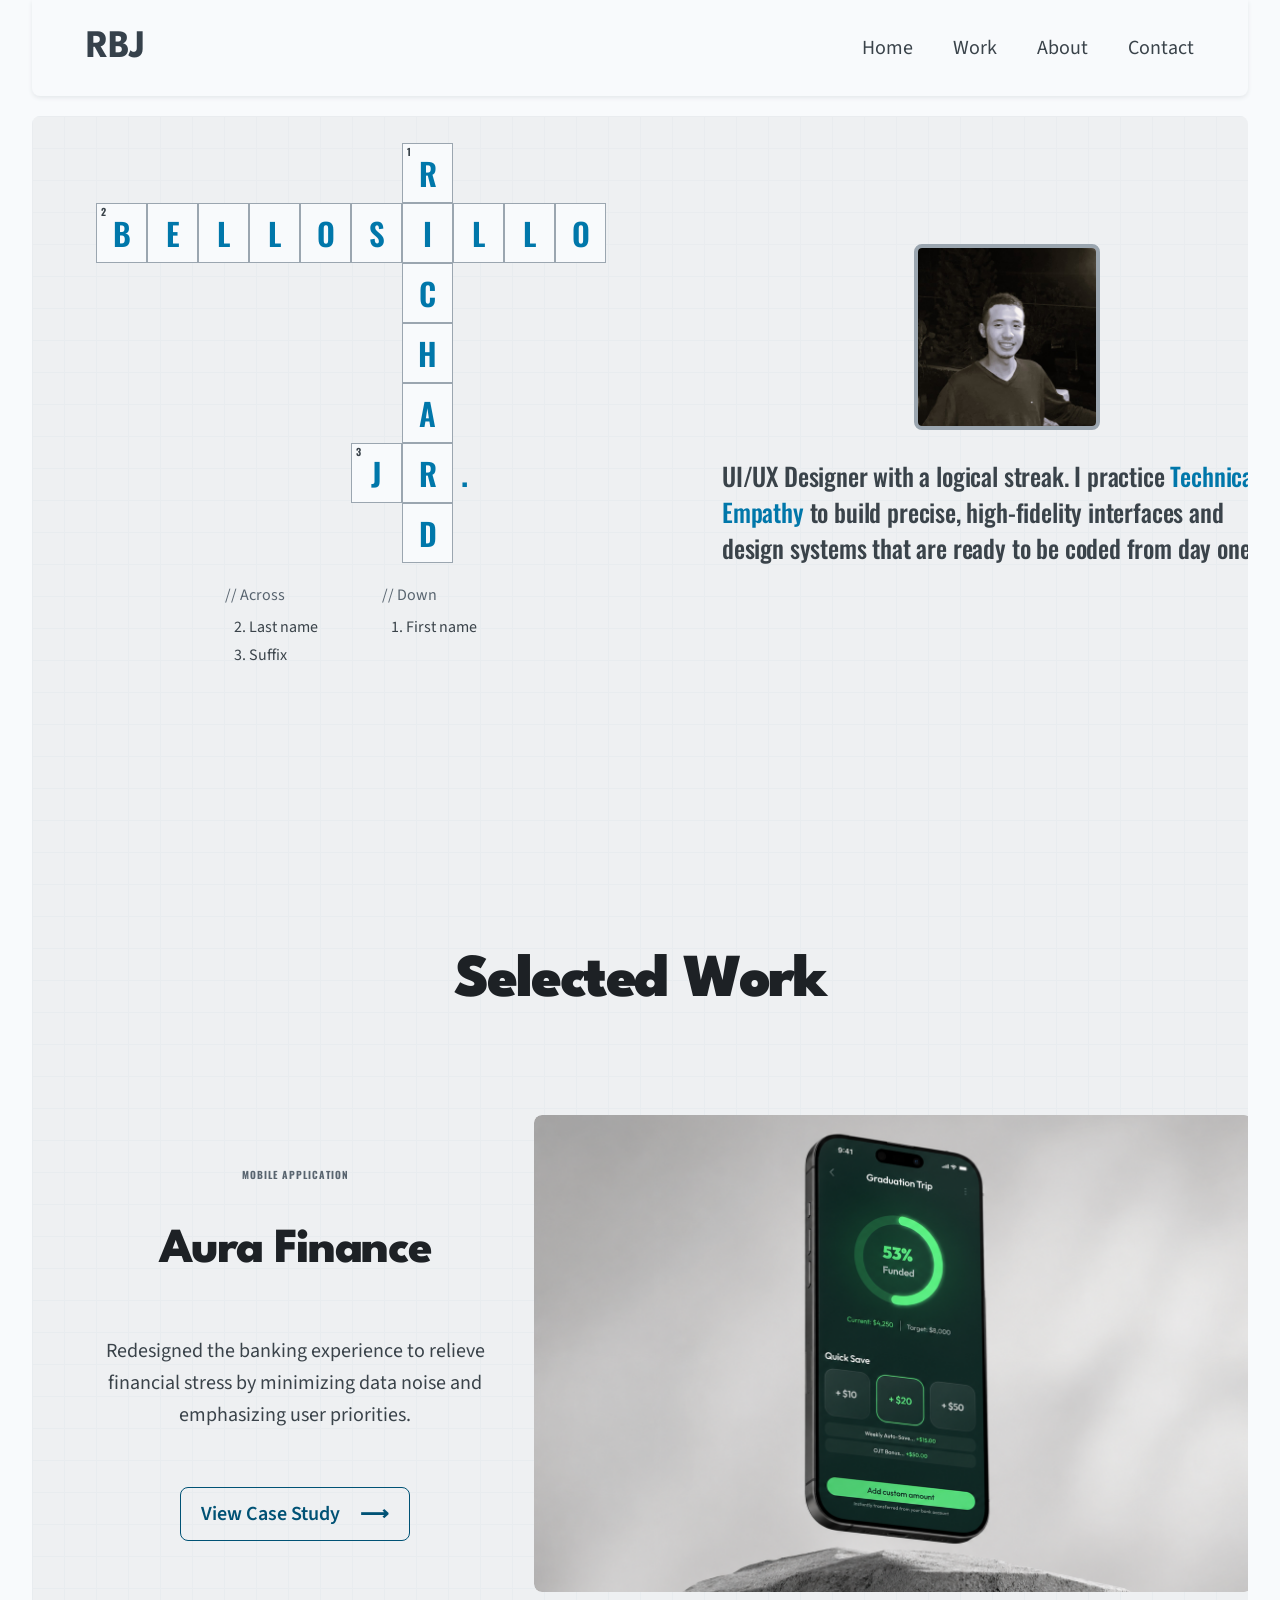
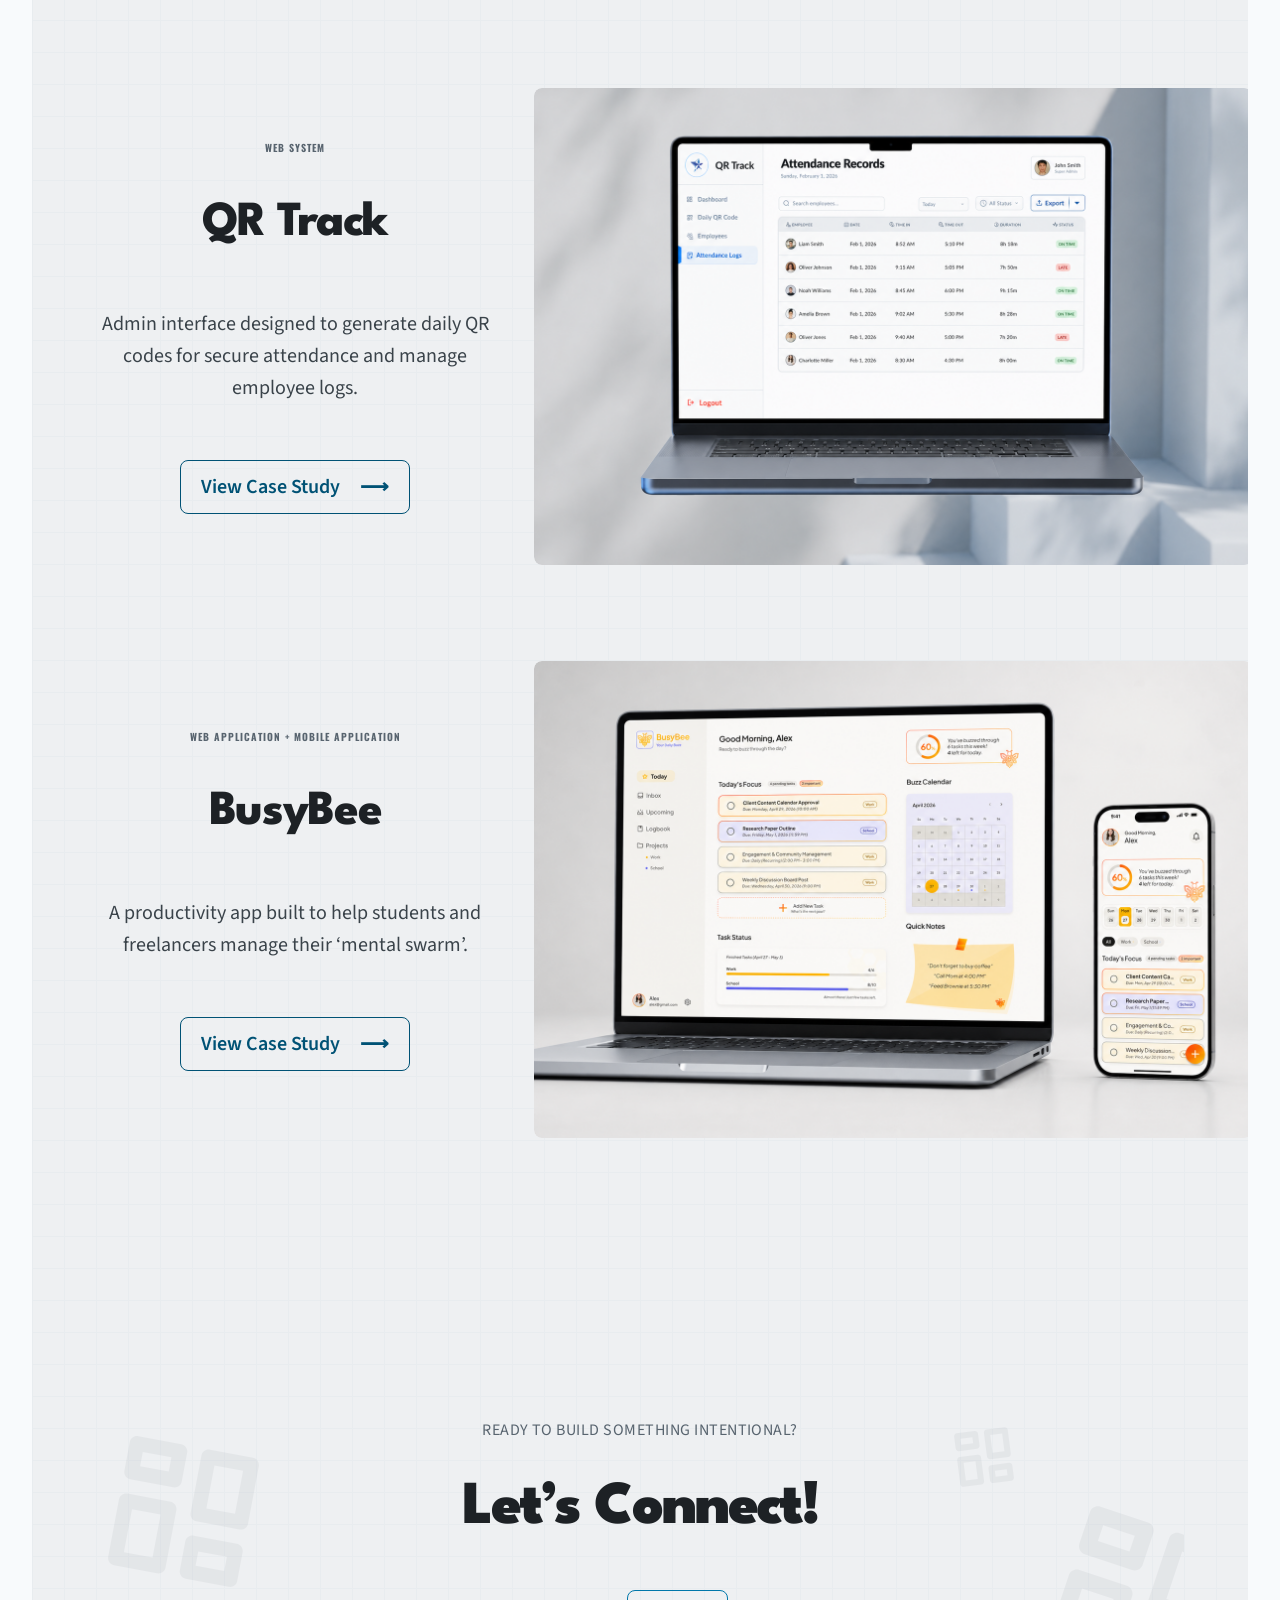
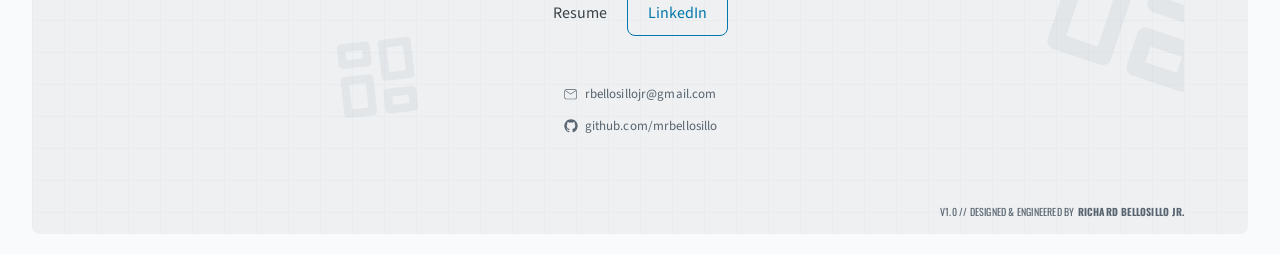
==== commit c2d74402: "added resume link" ====
--- a/index.html
+++ b/index.html
@@ -286,7 +286,7 @@
                 </div>
 
                 <div class="footer-ctas">
-                <a href="#" class="btn-filled">Resume</a>
+                <a href="https://drive.google.com/file/d/1YTDN8QaPGdfFzStg_hCGcjBc7tgUQd3_/view?usp=sharing" target="_blank class="btn-filled">Resume</a>
                 <a href="https://www.linkedin.com/in/mrbellosillo/" class="btn-outline-sm" target="_blank" rel="noopener noreferrer">LinkedIn</a>
                 </div>
 
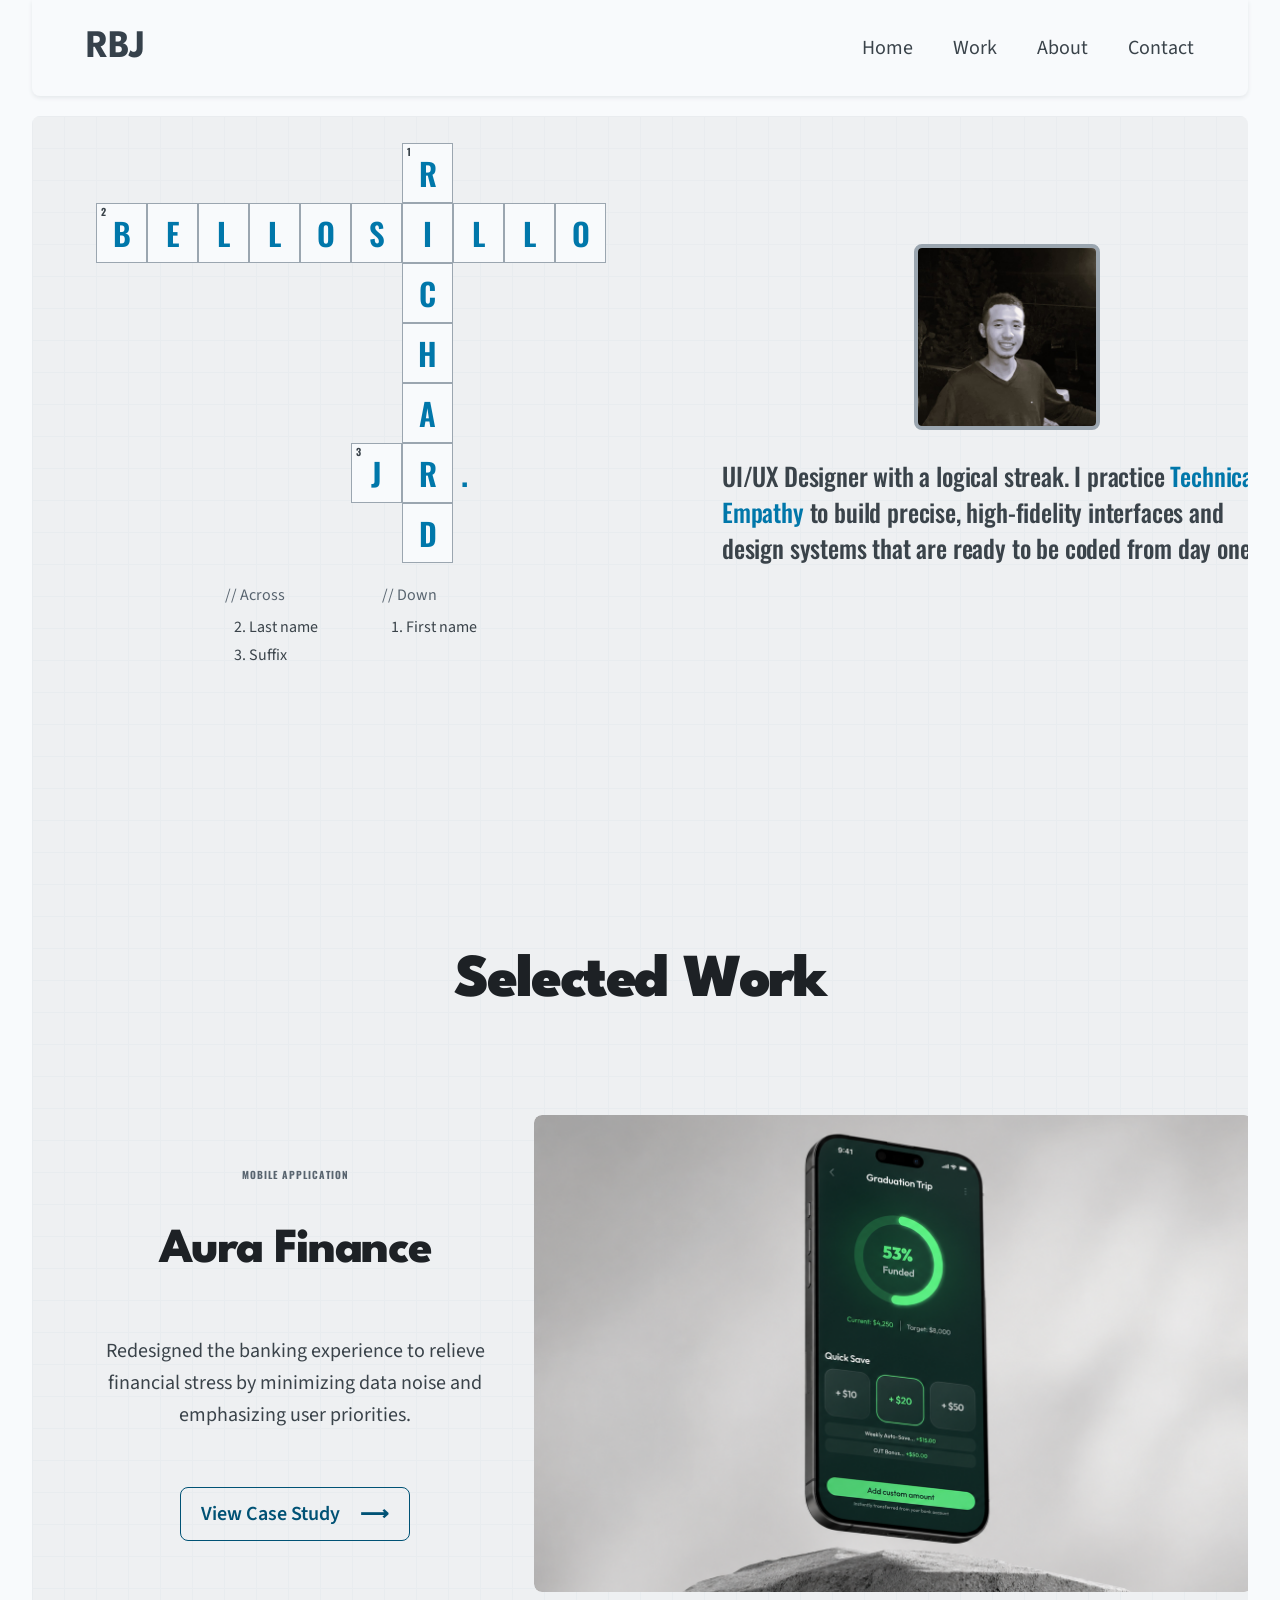
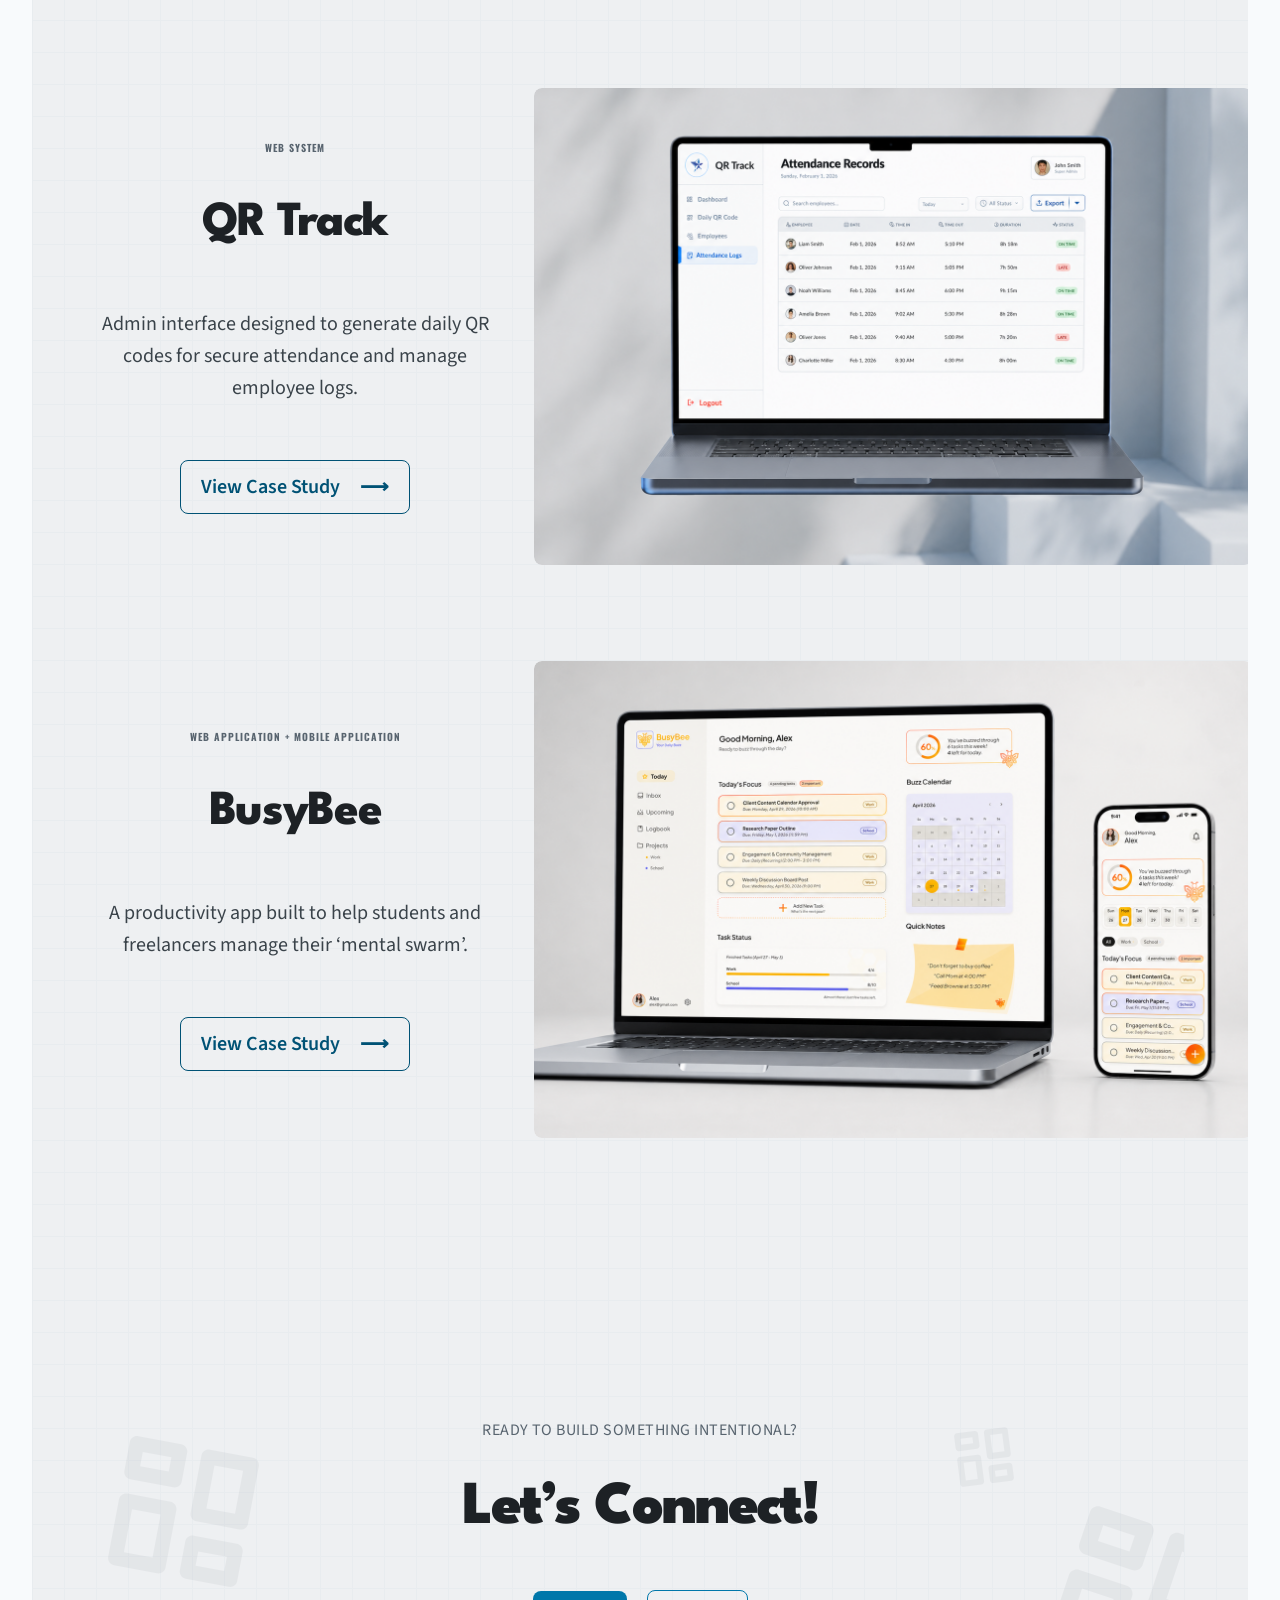
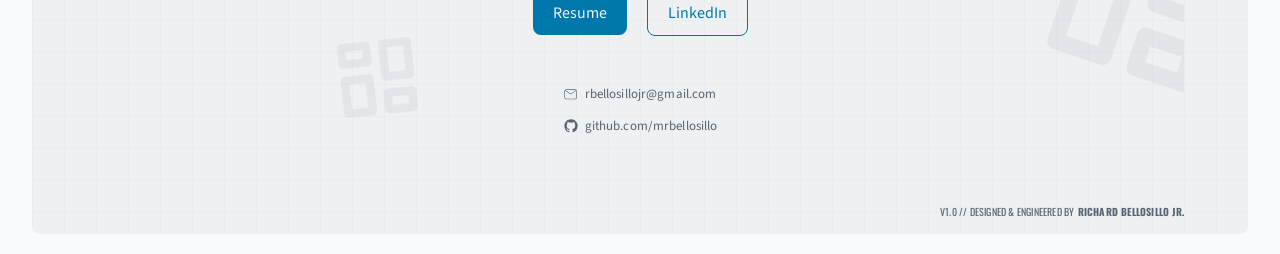
==== commit dd59bdad: "added the missing " in resume code" ====
--- a/index.html
+++ b/index.html
@@ -286,7 +286,7 @@
                 </div>
 
                 <div class="footer-ctas">
-                <a href="https://drive.google.com/file/d/1YTDN8QaPGdfFzStg_hCGcjBc7tgUQd3_/view?usp=sharing" target="_blank class="btn-filled">Resume</a>
+                <a href="https://drive.google.com/file/d/1YTDN8QaPGdfFzStg_hCGcjBc7tgUQd3_/view?usp=sharing" target="_blank" class="btn-filled">Resume</a>
                 <a href="https://www.linkedin.com/in/mrbellosillo/" class="btn-outline-sm" target="_blank" rel="noopener noreferrer">LinkedIn</a>
                 </div>
 
